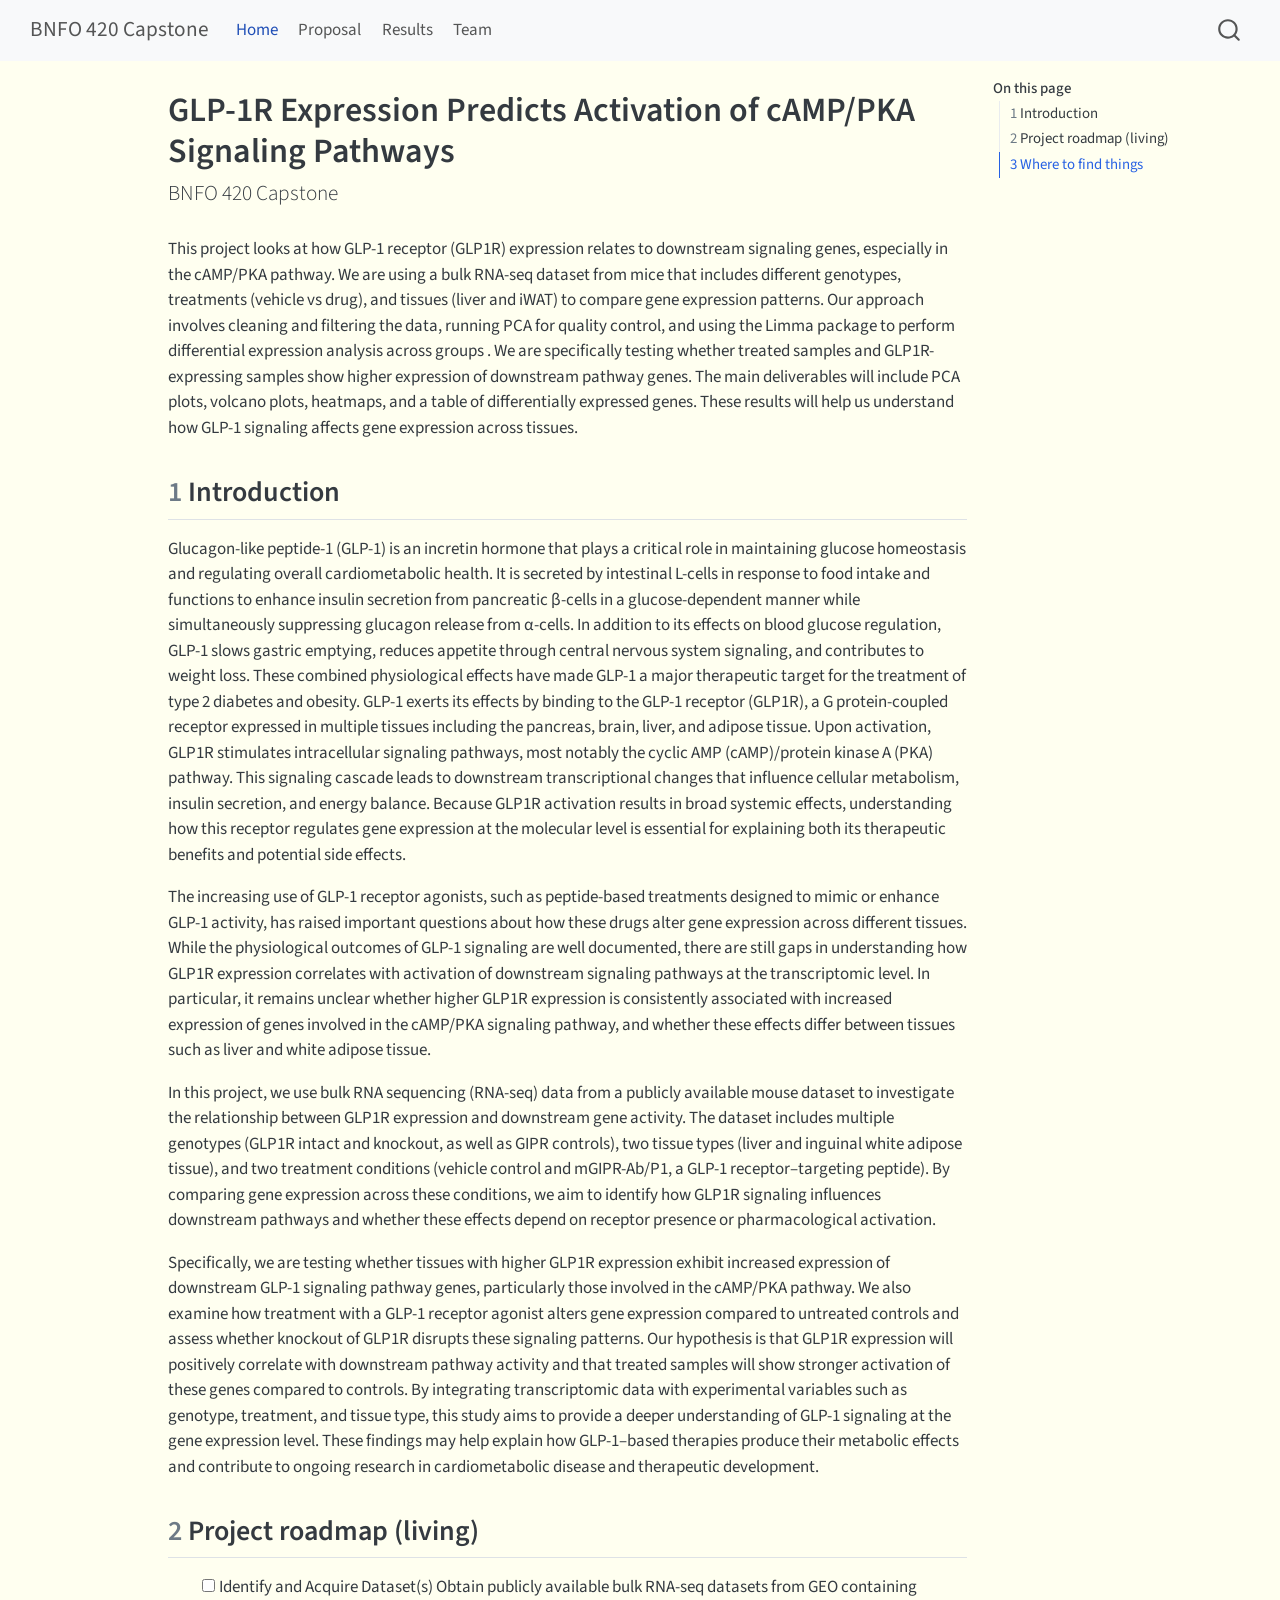
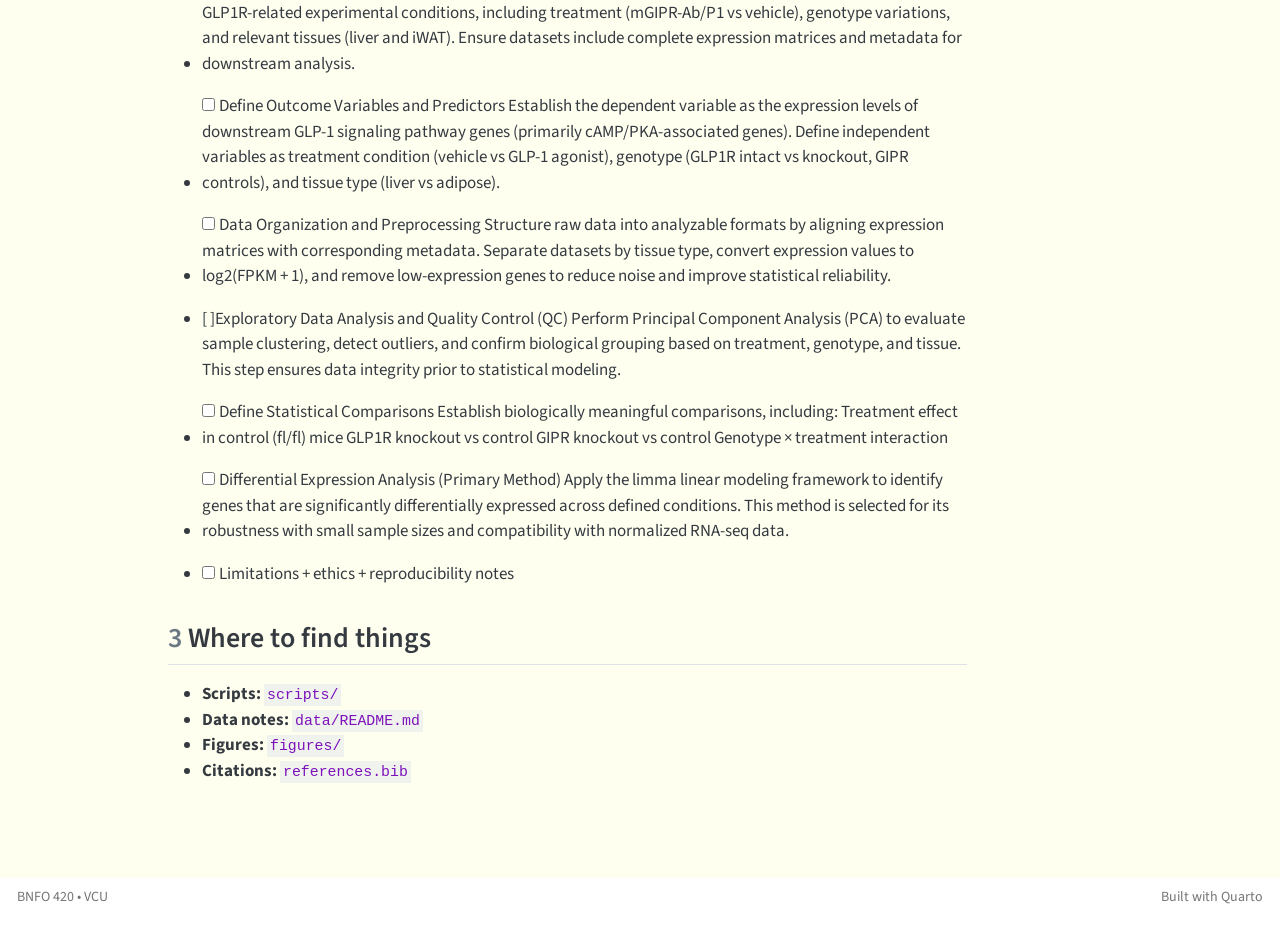
==== docs/index.html @ 52e98b55 "Update index page and docs" ====
<!DOCTYPE html>
<html xmlns="http://www.w3.org/1999/xhtml" lang="en" xml:lang="en"><head>

<meta charset="utf-8">
<meta name="generator" content="quarto-1.8.27">

<meta name="viewport" content="width=device-width, initial-scale=1.0, user-scalable=yes">


<title>GLP-1R Expression Predicts Activation of cAMP/PKA Signaling Pathways – BNFO 420 Capstone</title>
<style>
code{white-space: pre-wrap;}
span.smallcaps{font-variant: small-caps;}
div.columns{display: flex; gap: min(4vw, 1.5em);}
div.column{flex: auto; overflow-x: auto;}
div.hanging-indent{margin-left: 1.5em; text-indent: -1.5em;}
ul.task-list{list-style: none;}
ul.task-list li input[type="checkbox"] {
  width: 0.8em;
  margin: 0 0.8em 0.2em -1em; /* quarto-specific, see https://github.com/quarto-dev/quarto-cli/issues/4556 */ 
  vertical-align: middle;
}
</style>


<script src="site_libs/quarto-nav/quarto-nav.js"></script>
<script src="site_libs/quarto-nav/headroom.min.js"></script>
<script src="site_libs/clipboard/clipboard.min.js"></script>
<script src="site_libs/quarto-search/autocomplete.umd.js"></script>
<script src="site_libs/quarto-search/fuse.min.js"></script>
<script src="site_libs/quarto-search/quarto-search.js"></script>
<meta name="quarto:offset" content="./">
<script src="site_libs/quarto-html/quarto.js" type="module"></script>
<script src="site_libs/quarto-html/tabsets/tabsets.js" type="module"></script>
<script src="site_libs/quarto-html/axe/axe-check.js" type="module"></script>
<script src="site_libs/quarto-html/popper.min.js"></script>
<script src="site_libs/quarto-html/tippy.umd.min.js"></script>
<script src="site_libs/quarto-html/anchor.min.js"></script>
<link href="site_libs/quarto-html/tippy.css" rel="stylesheet">
<link href="site_libs/quarto-html/quarto-syntax-highlighting-ed96de9b727972fe78a7b5d16c58bf87.css" rel="stylesheet" id="quarto-text-highlighting-styles">
<script src="site_libs/bootstrap/bootstrap.min.js"></script>
<link href="site_libs/bootstrap/bootstrap-icons.css" rel="stylesheet">
<link href="site_libs/bootstrap/bootstrap-5b4ad623e5705c0698d39aec6f10cf02.min.css" rel="stylesheet" append-hash="true" id="quarto-bootstrap" data-mode="light">
<script id="quarto-search-options" type="application/json">{
  "location": "navbar",
  "copy-button": false,
  "collapse-after": 3,
  "panel-placement": "end",
  "type": "overlay",
  "limit": 50,
  "keyboard-shortcut": [
    "f",
    "/",
    "s"
  ],
  "show-item-context": false,
  "language": {
    "search-no-results-text": "No results",
    "search-matching-documents-text": "matching documents",
    "search-copy-link-title": "Copy link to search",
    "search-hide-matches-text": "Hide additional matches",
    "search-more-match-text": "more match in this document",
    "search-more-matches-text": "more matches in this document",
    "search-clear-button-title": "Clear",
    "search-text-placeholder": "",
    "search-detached-cancel-button-title": "Cancel",
    "search-submit-button-title": "Submit",
    "search-label": "Search"
  }
}</script>


<link rel="stylesheet" href="styles.css">
</head>

<body class="nav-fixed quarto-light">

<div id="quarto-search-results"></div>
  <header id="quarto-header" class="headroom fixed-top">
    <nav class="navbar navbar-expand-lg " data-bs-theme="dark">
      <div class="navbar-container container-fluid">
      <div class="navbar-brand-container mx-auto">
    <a class="navbar-brand" href="./index.html">
    <span class="navbar-title">BNFO 420 Capstone</span>
    </a>
  </div>
            <div id="quarto-search" class="" title="Search"></div>
          <button class="navbar-toggler" type="button" data-bs-toggle="collapse" data-bs-target="#navbarCollapse" aria-controls="navbarCollapse" role="menu" aria-expanded="false" aria-label="Toggle navigation" onclick="if (window.quartoToggleHeadroom) { window.quartoToggleHeadroom(); }">
  <span class="navbar-toggler-icon"></span>
</button>
          <div class="collapse navbar-collapse" id="navbarCollapse">
            <ul class="navbar-nav navbar-nav-scroll me-auto">
  <li class="nav-item">
    <a class="nav-link active" href="./index.html" aria-current="page"> 
<span class="menu-text">Home</span></a>
  </li>  
  <li class="nav-item">
    <a class="nav-link" href="./proposal.html"> 
<span class="menu-text">Proposal</span></a>
  </li>  
  <li class="nav-item">
    <a class="nav-link" href="./results.html"> 
<span class="menu-text">Results</span></a>
  </li>  
  <li class="nav-item">
    <a class="nav-link" href="./team.html"> 
<span class="menu-text">Team</span></a>
  </li>  
</ul>
          </div> <!-- /navcollapse -->
            <div class="quarto-navbar-tools">
</div>
      </div> <!-- /container-fluid -->
    </nav>
</header>
<!-- content -->
<div id="quarto-content" class="quarto-container page-columns page-rows-contents page-layout-article page-navbar">
<!-- sidebar -->
<!-- margin-sidebar -->
    <div id="quarto-margin-sidebar" class="sidebar margin-sidebar">
        <nav id="TOC" role="doc-toc" class="toc-active">
    <h2 id="toc-title">On this page</h2>
   
  <ul>
  <li><a href="#introduction" id="toc-introduction" class="nav-link active" data-scroll-target="#introduction"><span class="header-section-number">1</span> Introduction</a></li>
  <li><a href="#project-roadmap-living" id="toc-project-roadmap-living" class="nav-link" data-scroll-target="#project-roadmap-living"><span class="header-section-number">2</span> Project roadmap (living)</a></li>
  <li><a href="#where-to-find-things" id="toc-where-to-find-things" class="nav-link" data-scroll-target="#where-to-find-things"><span class="header-section-number">3</span> Where to find things</a></li>
  </ul>
</nav>
    </div>
<!-- main -->
<main class="content" id="quarto-document-content">

<header id="title-block-header" class="quarto-title-block default">
<div class="quarto-title">
<h1 class="title">GLP-1R Expression Predicts Activation of cAMP/PKA Signaling Pathways</h1>
<p class="subtitle lead">BNFO 420 Capstone</p>
</div>



<div class="quarto-title-meta">

    
  
    
  </div>
  


</header>


<p>This project looks at how GLP-1 receptor (GLP1R) expression relates to downstream signaling genes, especially in the cAMP/PKA pathway. We are using a bulk RNA-seq dataset from mice that includes different genotypes, treatments (vehicle vs drug), and tissues (liver and iWAT) to compare gene expression patterns. Our approach involves cleaning and filtering the data, running PCA for quality control, and using the Limma package to perform differential expression analysis across groups . We are specifically testing whether treated samples and GLP1R-expressing samples show higher expression of downstream pathway genes. The main deliverables will include PCA plots, volcano plots, heatmaps, and a table of differentially expressed genes. These results will help us understand how GLP-1 signaling affects gene expression across tissues.</p>
<section id="introduction" class="level2" data-number="1">
<h2 data-number="1" class="anchored" data-anchor-id="introduction"><span class="header-section-number">1</span> Introduction</h2>
<p>Glucagon-like peptide-1 (GLP-1) is an incretin hormone that plays a critical role in maintaining glucose homeostasis and regulating overall cardiometabolic health. It is secreted by intestinal L-cells in response to food intake and functions to enhance insulin secretion from pancreatic β-cells in a glucose-dependent manner while simultaneously suppressing glucagon release from α-cells. In addition to its effects on blood glucose regulation, GLP-1 slows gastric emptying, reduces appetite through central nervous system signaling, and contributes to weight loss. These combined physiological effects have made GLP-1 a major therapeutic target for the treatment of type 2 diabetes and obesity. GLP-1 exerts its effects by binding to the GLP-1 receptor (GLP1R), a G protein-coupled receptor expressed in multiple tissues including the pancreas, brain, liver, and adipose tissue. Upon activation, GLP1R stimulates intracellular signaling pathways, most notably the cyclic AMP (cAMP)/protein kinase A (PKA) pathway. This signaling cascade leads to downstream transcriptional changes that influence cellular metabolism, insulin secretion, and energy balance. Because GLP1R activation results in broad systemic effects, understanding how this receptor regulates gene expression at the molecular level is essential for explaining both its therapeutic benefits and potential side effects.</p>
<p>The increasing use of GLP-1 receptor agonists, such as peptide-based treatments designed to mimic or enhance GLP-1 activity, has raised important questions about how these drugs alter gene expression across different tissues. While the physiological outcomes of GLP-1 signaling are well documented, there are still gaps in understanding how GLP1R expression correlates with activation of downstream signaling pathways at the transcriptomic level. In particular, it remains unclear whether higher GLP1R expression is consistently associated with increased expression of genes involved in the cAMP/PKA signaling pathway, and whether these effects differ between tissues such as liver and white adipose tissue.</p>
<p>In this project, we use bulk RNA sequencing (RNA-seq) data from a publicly available mouse dataset to investigate the relationship between GLP1R expression and downstream gene activity. The dataset includes multiple genotypes (GLP1R intact and knockout, as well as GIPR controls), two tissue types (liver and inguinal white adipose tissue), and two treatment conditions (vehicle control and mGIPR-Ab/P1, a GLP-1 receptor–targeting peptide). By comparing gene expression across these conditions, we aim to identify how GLP1R signaling influences downstream pathways and whether these effects depend on receptor presence or pharmacological activation.</p>
<p>Specifically, we are testing whether tissues with higher GLP1R expression exhibit increased expression of downstream GLP-1 signaling pathway genes, particularly those involved in the cAMP/PKA pathway. We also examine how treatment with a GLP-1 receptor agonist alters gene expression compared to untreated controls and assess whether knockout of GLP1R disrupts these signaling patterns. Our hypothesis is that GLP1R expression will positively correlate with downstream pathway activity and that treated samples will show stronger activation of these genes compared to controls. By integrating transcriptomic data with experimental variables such as genotype, treatment, and tissue type, this study aims to provide a deeper understanding of GLP-1 signaling at the gene expression level. These findings may help explain how GLP-1–based therapies produce their metabolic effects and contribute to ongoing research in cardiometabolic disease and therapeutic development.</p>
</section>
<section id="project-roadmap-living" class="level2" data-number="2">
<h2 data-number="2" class="anchored" data-anchor-id="project-roadmap-living"><span class="header-section-number">2</span> Project roadmap (living)</h2>
<ul>
<li><p><label><input type="checkbox">Identify and Acquire Dataset(s) Obtain publicly available bulk RNA-seq datasets from GEO containing GLP1R-related experimental conditions, including treatment (mGIPR-Ab/P1 vs vehicle), genotype variations, and relevant tissues (liver and iWAT). Ensure datasets include complete expression matrices and metadata for downstream analysis.</label></p></li>
<li><p><label><input type="checkbox">Define Outcome Variables and Predictors Establish the dependent variable as the expression levels of downstream GLP-1 signaling pathway genes (primarily cAMP/PKA-associated genes). Define independent variables as treatment condition (vehicle vs GLP-1 agonist), genotype (GLP1R intact vs knockout, GIPR controls), and tissue type (liver vs adipose).</label></p></li>
<li><p><label><input type="checkbox">Data Organization and Preprocessing Structure raw data into analyzable formats by aligning expression matrices with corresponding metadata. Separate datasets by tissue type, convert expression values to log2(FPKM + 1), and remove low-expression genes to reduce noise and improve statistical reliability.</label></p></li>
<li><p>[ ]Exploratory Data Analysis and Quality Control (QC) Perform Principal Component Analysis (PCA) to evaluate sample clustering, detect outliers, and confirm biological grouping based on treatment, genotype, and tissue. This step ensures data integrity prior to statistical modeling.</p></li>
<li><p><label><input type="checkbox">Define Statistical Comparisons Establish biologically meaningful comparisons, including: Treatment effect in control (fl/fl) mice GLP1R knockout vs control GIPR knockout vs control Genotype × treatment interaction</label></p></li>
<li><p><label><input type="checkbox">Differential Expression Analysis (Primary Method) Apply the limma linear modeling framework to identify genes that are significantly differentially expressed across defined conditions. This method is selected for its robustness with small sample sizes and compatibility with normalized RNA-seq data.</label></p></li>
<li><p><label><input type="checkbox">Limitations + ethics + reproducibility notes</label></p></li>
</ul>
</section>
<section id="where-to-find-things" class="level2" data-number="3">
<h2 data-number="3" class="anchored" data-anchor-id="where-to-find-things"><span class="header-section-number">3</span> Where to find things</h2>
<ul>
<li><strong>Scripts:</strong> <code>scripts/</code></li>
<li><strong>Data notes:</strong> <code>data/README.md</code></li>
<li><strong>Figures:</strong> <code>figures/</code></li>
<li><strong>Citations:</strong> <code>references.bib</code></li>
</ul>


</section>

</main> <!-- /main -->
<script id="quarto-html-after-body" type="application/javascript">
  window.document.addEventListener("DOMContentLoaded", function (event) {
    const icon = "";
    const anchorJS = new window.AnchorJS();
    anchorJS.options = {
      placement: 'right',
      icon: icon
    };
    anchorJS.add('.anchored');
    const isCodeAnnotation = (el) => {
      for (const clz of el.classList) {
        if (clz.startsWith('code-annotation-')) {                     
          return true;
        }
      }
      return false;
    }
    const onCopySuccess = function(e) {
      // button target
      const button = e.trigger;
      // don't keep focus
      button.blur();
      // flash "checked"
      button.classList.add('code-copy-button-checked');
      var currentTitle = button.getAttribute("title");
      button.setAttribute("title", "Copied!");
      let tooltip;
      if (window.bootstrap) {
        button.setAttribute("data-bs-toggle", "tooltip");
        button.setAttribute("data-bs-placement", "left");
        button.setAttribute("data-bs-title", "Copied!");
        tooltip = new bootstrap.Tooltip(button, 
          { trigger: "manual", 
            customClass: "code-copy-button-tooltip",
            offset: [0, -8]});
        tooltip.show();    
      }
      setTimeout(function() {
        if (tooltip) {
          tooltip.hide();
          button.removeAttribute("data-bs-title");
          button.removeAttribute("data-bs-toggle");
          button.removeAttribute("data-bs-placement");
        }
        button.setAttribute("title", currentTitle);
        button.classList.remove('code-copy-button-checked');
      }, 1000);
      // clear code selection
      e.clearSelection();
    }
    const getTextToCopy = function(trigger) {
      const outerScaffold = trigger.parentElement.cloneNode(true);
      const codeEl = outerScaffold.querySelector('code');
      for (const childEl of codeEl.children) {
        if (isCodeAnnotation(childEl)) {
          childEl.remove();
        }
      }
      return codeEl.innerText;
    }
    const clipboard = new window.ClipboardJS('.code-copy-button:not([data-in-quarto-modal])', {
      text: getTextToCopy
    });
    clipboard.on('success', onCopySuccess);
    if (window.document.getElementById('quarto-embedded-source-code-modal')) {
      const clipboardModal = new window.ClipboardJS('.code-copy-button[data-in-quarto-modal]', {
        text: getTextToCopy,
        container: window.document.getElementById('quarto-embedded-source-code-modal')
      });
      clipboardModal.on('success', onCopySuccess);
    }
      var localhostRegex = new RegExp(/^(?:http|https):\/\/localhost\:?[0-9]*\//);
      var mailtoRegex = new RegExp(/^mailto:/);
        var filterRegex = new RegExp('/' + window.location.host + '/');
      var isInternal = (href) => {
          return filterRegex.test(href) || localhostRegex.test(href) || mailtoRegex.test(href);
      }
      // Inspect non-navigation links and adorn them if external
     var links = window.document.querySelectorAll('a[href]:not(.nav-link):not(.navbar-brand):not(.toc-action):not(.sidebar-link):not(.sidebar-item-toggle):not(.pagination-link):not(.no-external):not([aria-hidden]):not(.dropdown-item):not(.quarto-navigation-tool):not(.about-link)');
      for (var i=0; i<links.length; i++) {
        const link = links[i];
        if (!isInternal(link.href)) {
          // undo the damage that might have been done by quarto-nav.js in the case of
          // links that we want to consider external
          if (link.dataset.originalHref !== undefined) {
            link.href = link.dataset.originalHref;
          }
        }
      }
    function tippyHover(el, contentFn, onTriggerFn, onUntriggerFn) {
      const config = {
        allowHTML: true,
        maxWidth: 500,
        delay: 100,
        arrow: false,
        appendTo: function(el) {
            return el.parentElement;
        },
        interactive: true,
        interactiveBorder: 10,
        theme: 'quarto',
        placement: 'bottom-start',
      };
      if (contentFn) {
        config.content = contentFn;
      }
      if (onTriggerFn) {
        config.onTrigger = onTriggerFn;
      }
      if (onUntriggerFn) {
        config.onUntrigger = onUntriggerFn;
      }
      window.tippy(el, config); 
    }
    const noterefs = window.document.querySelectorAll('a[role="doc-noteref"]');
    for (var i=0; i<noterefs.length; i++) {
      const ref = noterefs[i];
      tippyHover(ref, function() {
        // use id or data attribute instead here
        let href = ref.getAttribute('data-footnote-href') || ref.getAttribute('href');
        try { href = new URL(href).hash; } catch {}
        const id = href.replace(/^#\/?/, "");
        const note = window.document.getElementById(id);
        if (note) {
          return note.innerHTML;
        } else {
          return "";
        }
      });
    }
    const xrefs = window.document.querySelectorAll('a.quarto-xref');
    const processXRef = (id, note) => {
      // Strip column container classes
      const stripColumnClz = (el) => {
        el.classList.remove("page-full", "page-columns");
        if (el.children) {
          for (const child of el.children) {
            stripColumnClz(child);
          }
        }
      }
      stripColumnClz(note)
      if (id === null || id.startsWith('sec-')) {
        // Special case sections, only their first couple elements
        const container = document.createElement("div");
        if (note.children && note.children.length > 2) {
          container.appendChild(note.children[0].cloneNode(true));
          for (let i = 1; i < note.children.length; i++) {
            const child = note.children[i];
            if (child.tagName === "P" && child.innerText === "") {
              continue;
            } else {
              container.appendChild(child.cloneNode(true));
              break;
            }
          }
          if (window.Quarto?.typesetMath) {
            window.Quarto.typesetMath(container);
          }
          return container.innerHTML
        } else {
          if (window.Quarto?.typesetMath) {
            window.Quarto.typesetMath(note);
          }
          return note.innerHTML;
        }
      } else {
        // Remove any anchor links if they are present
        const anchorLink = note.querySelector('a.anchorjs-link');
        if (anchorLink) {
          anchorLink.remove();
        }
        if (window.Quarto?.typesetMath) {
          window.Quarto.typesetMath(note);
        }
        if (note.classList.contains("callout")) {
          return note.outerHTML;
        } else {
          return note.innerHTML;
        }
      }
    }
    for (var i=0; i<xrefs.length; i++) {
      const xref = xrefs[i];
      tippyHover(xref, undefined, function(instance) {
        instance.disable();
        let url = xref.getAttribute('href');
        let hash = undefined; 
        if (url.startsWith('#')) {
          hash = url;
        } else {
          try { hash = new URL(url).hash; } catch {}
        }
        if (hash) {
          const id = hash.replace(/^#\/?/, "");
          const note = window.document.getElementById(id);
          if (note !== null) {
            try {
              const html = processXRef(id, note.cloneNode(true));
              instance.setContent(html);
            } finally {
              instance.enable();
              instance.show();
            }
          } else {
            // See if we can fetch this
            fetch(url.split('#')[0])
            .then(res => res.text())
            .then(html => {
              const parser = new DOMParser();
              const htmlDoc = parser.parseFromString(html, "text/html");
              const note = htmlDoc.getElementById(id);
              if (note !== null) {
                const html = processXRef(id, note);
                instance.setContent(html);
              } 
            }).finally(() => {
              instance.enable();
              instance.show();
            });
          }
        } else {
          // See if we can fetch a full url (with no hash to target)
          // This is a special case and we should probably do some content thinning / targeting
          fetch(url)
          .then(res => res.text())
          .then(html => {
            const parser = new DOMParser();
            const htmlDoc = parser.parseFromString(html, "text/html");
            const note = htmlDoc.querySelector('main.content');
            if (note !== null) {
              // This should only happen for chapter cross references
              // (since there is no id in the URL)
              // remove the first header
              if (note.children.length > 0 && note.children[0].tagName === "HEADER") {
                note.children[0].remove();
              }
              const html = processXRef(null, note);
              instance.setContent(html);
            } 
          }).finally(() => {
            instance.enable();
            instance.show();
          });
        }
      }, function(instance) {
      });
    }
        let selectedAnnoteEl;
        const selectorForAnnotation = ( cell, annotation) => {
          let cellAttr = 'data-code-cell="' + cell + '"';
          let lineAttr = 'data-code-annotation="' +  annotation + '"';
          const selector = 'span[' + cellAttr + '][' + lineAttr + ']';
          return selector;
        }
        const selectCodeLines = (annoteEl) => {
          const doc = window.document;
          const targetCell = annoteEl.getAttribute("data-target-cell");
          const targetAnnotation = annoteEl.getAttribute("data-target-annotation");
          const annoteSpan = window.document.querySelector(selectorForAnnotation(targetCell, targetAnnotation));
          const lines = annoteSpan.getAttribute("data-code-lines").split(",");
          const lineIds = lines.map((line) => {
            return targetCell + "-" + line;
          })
          let top = null;
          let height = null;
          let parent = null;
          if (lineIds.length > 0) {
              //compute the position of the single el (top and bottom and make a div)
              const el = window.document.getElementById(lineIds[0]);
              top = el.offsetTop;
              height = el.offsetHeight;
              parent = el.parentElement.parentElement;
            if (lineIds.length > 1) {
              const lastEl = window.document.getElementById(lineIds[lineIds.length - 1]);
              const bottom = lastEl.offsetTop + lastEl.offsetHeight;
              height = bottom - top;
            }
            if (top !== null && height !== null && parent !== null) {
              // cook up a div (if necessary) and position it 
              let div = window.document.getElementById("code-annotation-line-highlight");
              if (div === null) {
                div = window.document.createElement("div");
                div.setAttribute("id", "code-annotation-line-highlight");
                div.style.position = 'absolute';
                parent.appendChild(div);
              }
              div.style.top = top - 2 + "px";
              div.style.height = height + 4 + "px";
              div.style.left = 0;
              let gutterDiv = window.document.getElementById("code-annotation-line-highlight-gutter");
              if (gutterDiv === null) {
                gutterDiv = window.document.createElement("div");
                gutterDiv.setAttribute("id", "code-annotation-line-highlight-gutter");
                gutterDiv.style.position = 'absolute';
                const codeCell = window.document.getElementById(targetCell);
                const gutter = codeCell.querySelector('.code-annotation-gutter');
                gutter.appendChild(gutterDiv);
              }
              gutterDiv.style.top = top - 2 + "px";
              gutterDiv.style.height = height + 4 + "px";
            }
            selectedAnnoteEl = annoteEl;
          }
        };
        const unselectCodeLines = () => {
          const elementsIds = ["code-annotation-line-highlight", "code-annotation-line-highlight-gutter"];
          elementsIds.forEach((elId) => {
            const div = window.document.getElementById(elId);
            if (div) {
              div.remove();
            }
          });
          selectedAnnoteEl = undefined;
        };
          // Handle positioning of the toggle
      window.addEventListener(
        "resize",
        throttle(() => {
          elRect = undefined;
          if (selectedAnnoteEl) {
            selectCodeLines(selectedAnnoteEl);
          }
        }, 10)
      );
      function throttle(fn, ms) {
      let throttle = false;
      let timer;
        return (...args) => {
          if(!throttle) { // first call gets through
              fn.apply(this, args);
              throttle = true;
          } else { // all the others get throttled
              if(timer) clearTimeout(timer); // cancel #2
              timer = setTimeout(() => {
                fn.apply(this, args);
                timer = throttle = false;
              }, ms);
          }
        };
      }
        // Attach click handler to the DT
        const annoteDls = window.document.querySelectorAll('dt[data-target-cell]');
        for (const annoteDlNode of annoteDls) {
          annoteDlNode.addEventListener('click', (event) => {
            const clickedEl = event.target;
            if (clickedEl !== selectedAnnoteEl) {
              unselectCodeLines();
              const activeEl = window.document.querySelector('dt[data-target-cell].code-annotation-active');
              if (activeEl) {
                activeEl.classList.remove('code-annotation-active');
              }
              selectCodeLines(clickedEl);
              clickedEl.classList.add('code-annotation-active');
            } else {
              // Unselect the line
              unselectCodeLines();
              clickedEl.classList.remove('code-annotation-active');
            }
          });
        }
    const findCites = (el) => {
      const parentEl = el.parentElement;
      if (parentEl) {
        const cites = parentEl.dataset.cites;
        if (cites) {
          return {
            el,
            cites: cites.split(' ')
          };
        } else {
          return findCites(el.parentElement)
        }
      } else {
        return undefined;
      }
    };
    var bibliorefs = window.document.querySelectorAll('a[role="doc-biblioref"]');
    for (var i=0; i<bibliorefs.length; i++) {
      const ref = bibliorefs[i];
      const citeInfo = findCites(ref);
      if (citeInfo) {
        tippyHover(citeInfo.el, function() {
          var popup = window.document.createElement('div');
          citeInfo.cites.forEach(function(cite) {
            var citeDiv = window.document.createElement('div');
            citeDiv.classList.add('hanging-indent');
            citeDiv.classList.add('csl-entry');
            var biblioDiv = window.document.getElementById('ref-' + cite);
            if (biblioDiv) {
              citeDiv.innerHTML = biblioDiv.innerHTML;
            }
            popup.appendChild(citeDiv);
          });
          return popup.innerHTML;
        });
      }
    }
  });
  </script>
</div> <!-- /content -->
<footer class="footer">
  <div class="nav-footer">
    <div class="nav-footer-left">
<p>BNFO 420 • VCU</p>
</div>   
    <div class="nav-footer-center">
      &nbsp;
    </div>
    <div class="nav-footer-right">
<p>Built with Quarto</p>
</div>
  </div>
</footer>




</body></html>
---- docs/site_libs/quarto-html/tippy.css ----
.tippy-box[data-animation=fade][data-state=hidden]{opacity:0}[data-tippy-root]{max-width:calc(100vw - 10px)}.tippy-box{position:relative;background-color:#333;color:#fff;border-radius:4px;font-size:14px;line-height:1.4;white-space:normal;outline:0;transition-property:transform,visibility,opacity}.tippy-box[data-placement^=top]>.tippy-arrow{bottom:0}.tippy-box[data-placement^=top]>.tippy-arrow:before{bottom:-7px;left:0;border-width:8px 8px 0;border-top-color:initial;transform-origin:center top}.tippy-box[data-placement^=bottom]>.tippy-arrow{top:0}.tippy-box[data-placement^=bottom]>.tippy-arrow:before{top:-7px;left:0;border-width:0 8px 8px;border-bottom-color:initial;transform-origin:center bottom}.tippy-box[data-placement^=left]>.tippy-arrow{right:0}.tippy-box[data-placement^=left]>.tippy-arrow:before{border-width:8px 0 8px 8px;border-left-color:initial;right:-7px;transform-origin:center left}.tippy-box[data-placement^=right]>.tippy-arrow{left:0}.tippy-box[data-placement^=right]>.tippy-arrow:before{left:-7px;border-width:8px 8px 8px 0;border-right-color:initial;transform-origin:center right}.tippy-box[data-inertia][data-state=visible]{transition-timing-function:cubic-bezier(.54,1.5,.38,1.11)}.tippy-arrow{width:16px;height:16px;color:#333}.tippy-arrow:before{content:"";position:absolute;border-color:transparent;border-style:solid}.tippy-content{position:relative;padding:5px 9px;z-index:1}
---- docs/site_libs/quarto-html/quarto-syntax-highlighting-ed96de9b727972fe78a7b5d16c58bf87.css ----
/* quarto syntax highlight colors */
:root {
  --quarto-hl-ot-color: #003B4F;
  --quarto-hl-at-color: #657422;
  --quarto-hl-ss-color: #20794D;
  --quarto-hl-an-color: #5E5E5E;
  --quarto-hl-fu-color: #4758AB;
  --quarto-hl-st-color: #20794D;
  --quarto-hl-cf-color: #003B4F;
  --quarto-hl-op-color: #5E5E5E;
  --quarto-hl-er-color: #AD0000;
  --quarto-hl-bn-color: #AD0000;
  --quarto-hl-al-color: #AD0000;
  --quarto-hl-va-color: #111111;
  --quarto-hl-bu-color: inherit;
  --quarto-hl-ex-color: inherit;
  --quarto-hl-pp-color: #AD0000;
  --quarto-hl-in-color: #5E5E5E;
  --quarto-hl-vs-color: #20794D;
  --quarto-hl-wa-color: #5E5E5E;
  --quarto-hl-do-color: #5E5E5E;
  --quarto-hl-im-color: #00769E;
  --quarto-hl-ch-color: #20794D;
  --quarto-hl-dt-color: #AD0000;
  --quarto-hl-fl-color: #AD0000;
  --quarto-hl-co-color: #5E5E5E;
  --quarto-hl-cv-color: #5E5E5E;
  --quarto-hl-cn-color: #8f5902;
  --quarto-hl-sc-color: #5E5E5E;
  --quarto-hl-dv-color: #AD0000;
  --quarto-hl-kw-color: #003B4F;
}

/* other quarto variables */
:root {
  --quarto-font-monospace: SFMono-Regular, Menlo, Monaco, Consolas, "Liberation Mono", "Courier New", monospace;
}

/* syntax highlight based on Pandoc's rules */
pre > code.sourceCode > span {
  color: #003B4F;
}

code.sourceCode > span {
  color: #003B4F;
}

div.sourceCode,
div.sourceCode pre.sourceCode {
  color: #003B4F;
}

/* Normal */
code span {
  color: #003B4F;
}

/* Alert */
code span.al {
  color: #AD0000;
  font-style: inherit;
}

/* Annotation */
code span.an {
  color: #5E5E5E;
  font-style: inherit;
}

/* Attribute */
code span.at {
  color: #657422;
  font-style: inherit;
}

/* BaseN */
code span.bn {
  color: #AD0000;
  font-style: inherit;
}

/* BuiltIn */
code span.bu {
  font-style: inherit;
}

/* ControlFlow */
code span.cf {
  color: #003B4F;
  font-weight: bold;
  font-style: inherit;
}

/* Char */
code span.ch {
  color: #20794D;
  font-style: inherit;
}

/* Constant */
code span.cn {
  color: #8f5902;
  font-style: inherit;
}

/* Comment */
code span.co {
  color: #5E5E5E;
  font-style: inherit;
}

/* CommentVar */
code span.cv {
  color: #5E5E5E;
  font-style: italic;
}

/* Documentation */
code span.do {
  color: #5E5E5E;
  font-style: italic;
}

/* DataType */
code span.dt {
  color: #AD0000;
  font-style: inherit;
}

/* DecVal */
code span.dv {
  color: #AD0000;
  font-style: inherit;
}

/* Error */
code span.er {
  color: #AD0000;
  font-style: inherit;
}

/* Extension */
code span.ex {
  font-style: inherit;
}

/* Float */
code span.fl {
  color: #AD0000;
  font-style: inherit;
}

/* Function */
code span.fu {
  color: #4758AB;
  font-style: inherit;
}

/* Import */
code span.im {
  color: #00769E;
  font-style: inherit;
}

/* Information */
code span.in {
  color: #5E5E5E;
  font-style: inherit;
}

/* Keyword */
code span.kw {
  color: #003B4F;
  font-weight: bold;
  font-style: inherit;
}

/* Operator */
code span.op {
  color: #5E5E5E;
  font-style: inherit;
}

/* Other */
code span.ot {
  color: #003B4F;
  font-style: inherit;
}

/* Preprocessor */
code span.pp {
  color: #AD0000;
  font-style: inherit;
}

/* SpecialChar */
code span.sc {
  color: #5E5E5E;
  font-style: inherit;
}

/* SpecialString */
code span.ss {
  color: #20794D;
  font-style: inherit;
}

/* String */
code span.st {
  color: #20794D;
  font-style: inherit;
}

/* Variable */
code span.va {
  color: #111111;
  font-style: inherit;
}

/* VerbatimString */
code span.vs {
  color: #20794D;
  font-style: inherit;
}

/* Warning */
code span.wa {
  color: #5E5E5E;
  font-style: italic;
}

.prevent-inlining {
  content: "</";
}

/*# sourceMappingURL=0920dd6d7437995b8cdf7429764427b1.css.map */
---- docs/styles.css ----
body,
main,
.content,
.quarto-container,
.page-layout-full {
  background-color: #FFFFF0 !important;
}
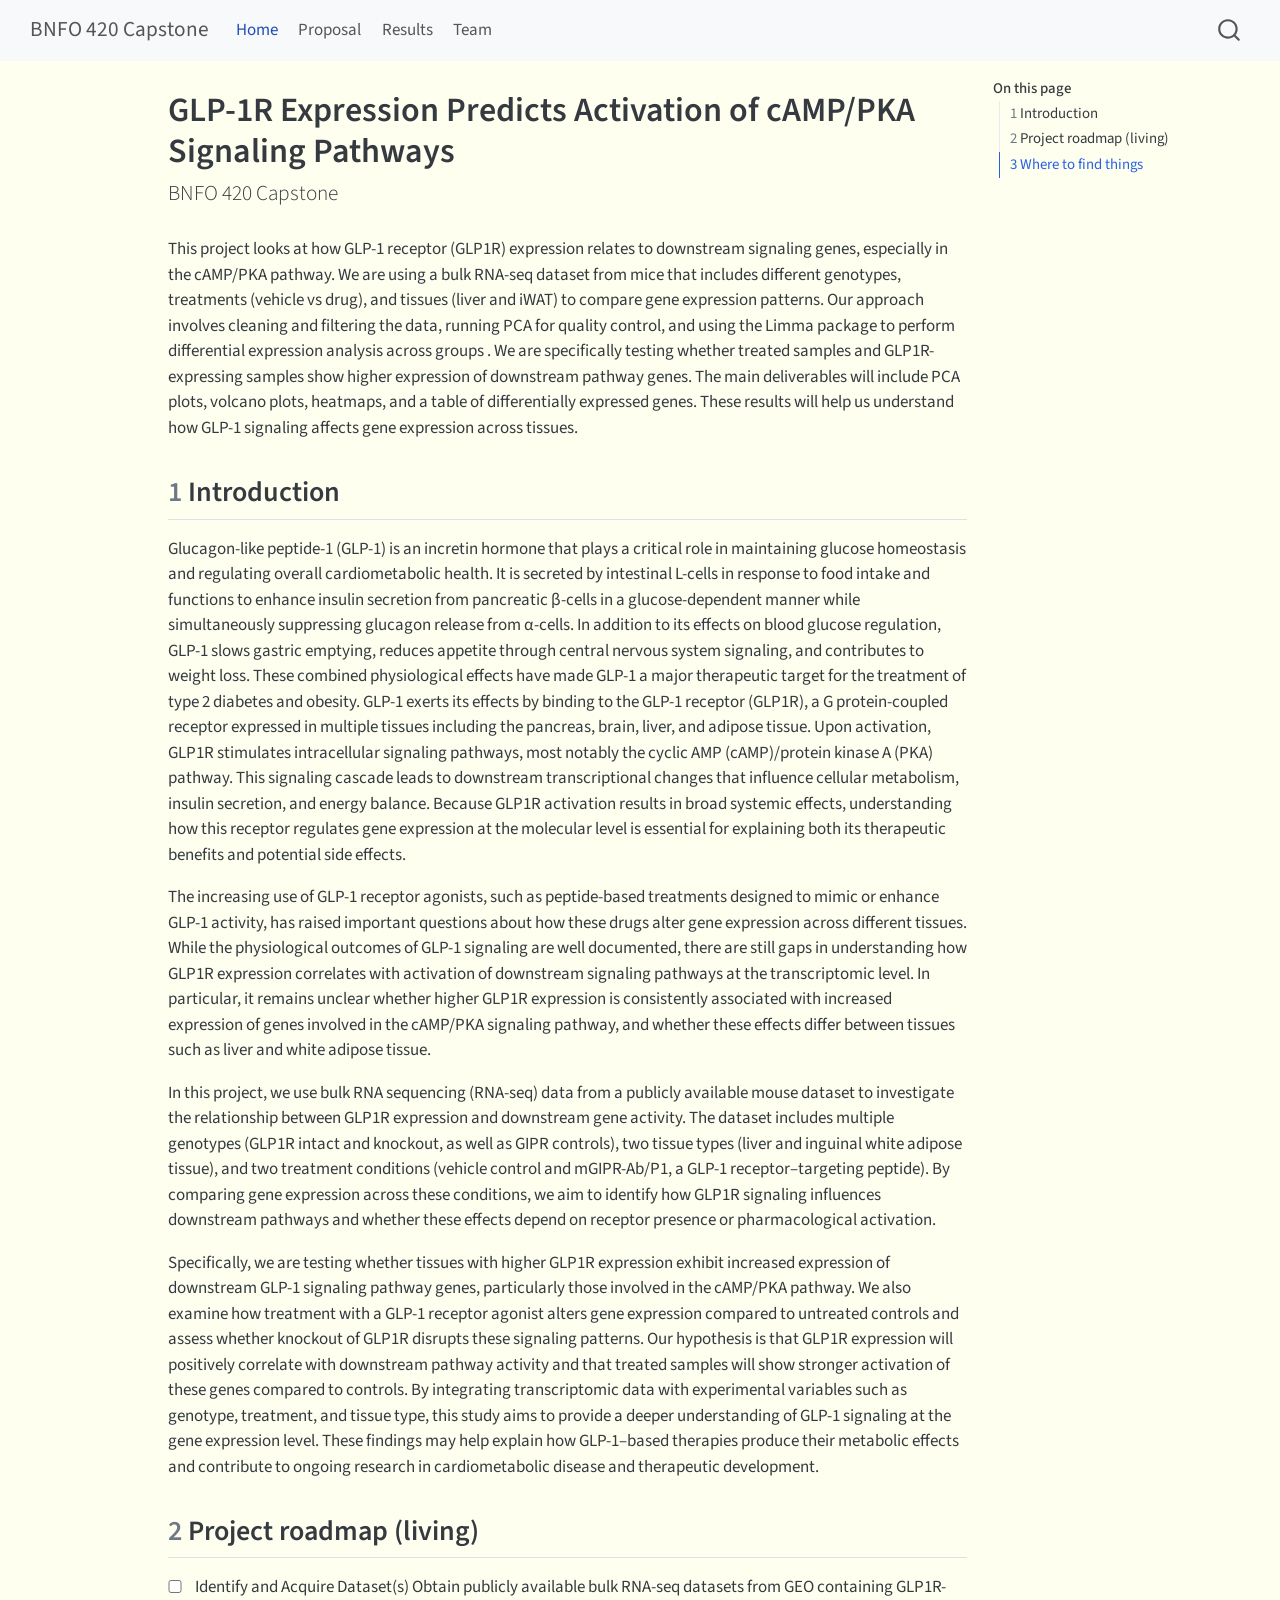
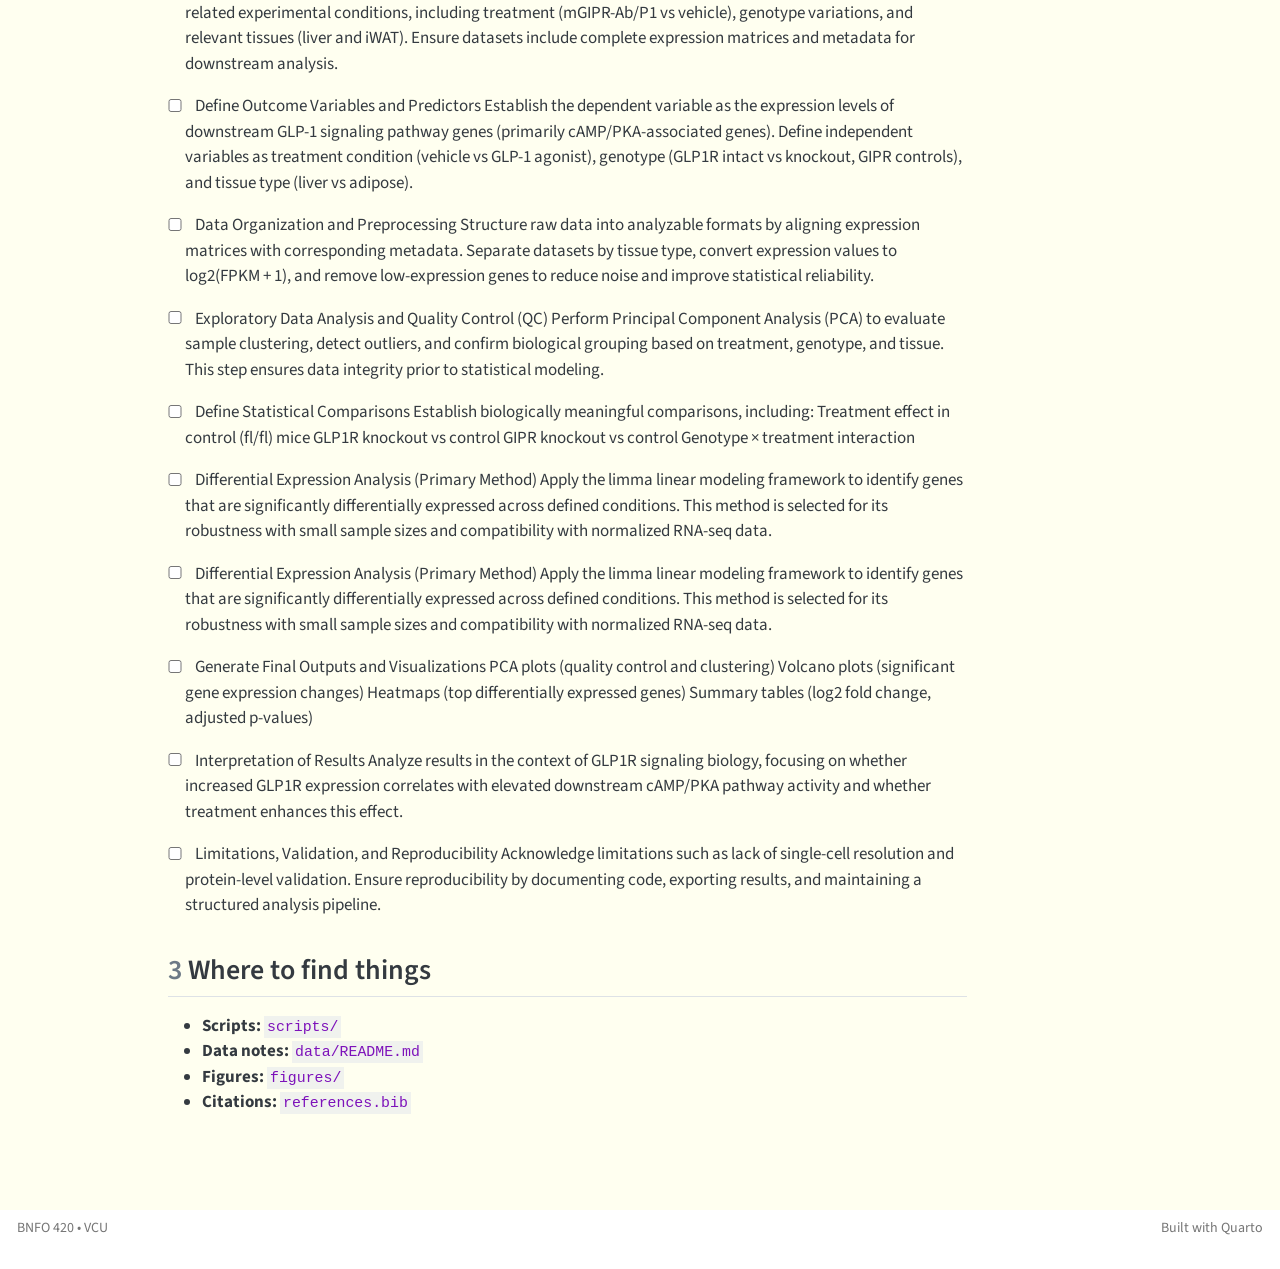
==== commit 3322b229: "index" ====
--- a/docs/index.html
+++ b/docs/index.html
@@ -161,14 +161,17 @@
 </section>
 <section id="project-roadmap-living" class="level2" data-number="2">
 <h2 data-number="2" class="anchored" data-anchor-id="project-roadmap-living"><span class="header-section-number">2</span> Project roadmap (living)</h2>
-<ul>
+<ul class="task-list">
 <li><p><label><input type="checkbox">Identify and Acquire Dataset(s) Obtain publicly available bulk RNA-seq datasets from GEO containing GLP1R-related experimental conditions, including treatment (mGIPR-Ab/P1 vs vehicle), genotype variations, and relevant tissues (liver and iWAT). Ensure datasets include complete expression matrices and metadata for downstream analysis.</label></p></li>
 <li><p><label><input type="checkbox">Define Outcome Variables and Predictors Establish the dependent variable as the expression levels of downstream GLP-1 signaling pathway genes (primarily cAMP/PKA-associated genes). Define independent variables as treatment condition (vehicle vs GLP-1 agonist), genotype (GLP1R intact vs knockout, GIPR controls), and tissue type (liver vs adipose).</label></p></li>
 <li><p><label><input type="checkbox">Data Organization and Preprocessing Structure raw data into analyzable formats by aligning expression matrices with corresponding metadata. Separate datasets by tissue type, convert expression values to log2(FPKM + 1), and remove low-expression genes to reduce noise and improve statistical reliability.</label></p></li>
-<li><p>[ ]Exploratory Data Analysis and Quality Control (QC) Perform Principal Component Analysis (PCA) to evaluate sample clustering, detect outliers, and confirm biological grouping based on treatment, genotype, and tissue. This step ensures data integrity prior to statistical modeling.</p></li>
+<li><p><label><input type="checkbox">Exploratory Data Analysis and Quality Control (QC) Perform Principal Component Analysis (PCA) to evaluate sample clustering, detect outliers, and confirm biological grouping based on treatment, genotype, and tissue. This step ensures data integrity prior to statistical modeling.</label></p></li>
 <li><p><label><input type="checkbox">Define Statistical Comparisons Establish biologically meaningful comparisons, including: Treatment effect in control (fl/fl) mice GLP1R knockout vs control GIPR knockout vs control Genotype × treatment interaction</label></p></li>
 <li><p><label><input type="checkbox">Differential Expression Analysis (Primary Method) Apply the limma linear modeling framework to identify genes that are significantly differentially expressed across defined conditions. This method is selected for its robustness with small sample sizes and compatibility with normalized RNA-seq data.</label></p></li>
-<li><p><label><input type="checkbox">Limitations + ethics + reproducibility notes</label></p></li>
+<li><p><label><input type="checkbox">Differential Expression Analysis (Primary Method) Apply the limma linear modeling framework to identify genes that are significantly differentially expressed across defined conditions. This method is selected for its robustness with small sample sizes and compatibility with normalized RNA-seq data.</label></p></li>
+<li><p><label><input type="checkbox">Generate Final Outputs and Visualizations PCA plots (quality control and clustering) Volcano plots (significant gene expression changes) Heatmaps (top differentially expressed genes) Summary tables (log2 fold change, adjusted p-values)</label></p></li>
+<li><p><label><input type="checkbox">Interpretation of Results Analyze results in the context of GLP1R signaling biology, focusing on whether increased GLP1R expression correlates with elevated downstream cAMP/PKA pathway activity and whether treatment enhances this effect.</label></p></li>
+<li><p><label><input type="checkbox">Limitations, Validation, and Reproducibility Acknowledge limitations such as lack of single-cell resolution and protein-level validation. Ensure reproducibility by documenting code, exporting results, and maintaining a structured analysis pipeline.</label></p></li>
 </ul>
 </section>
 <section id="where-to-find-things" class="level2" data-number="3">
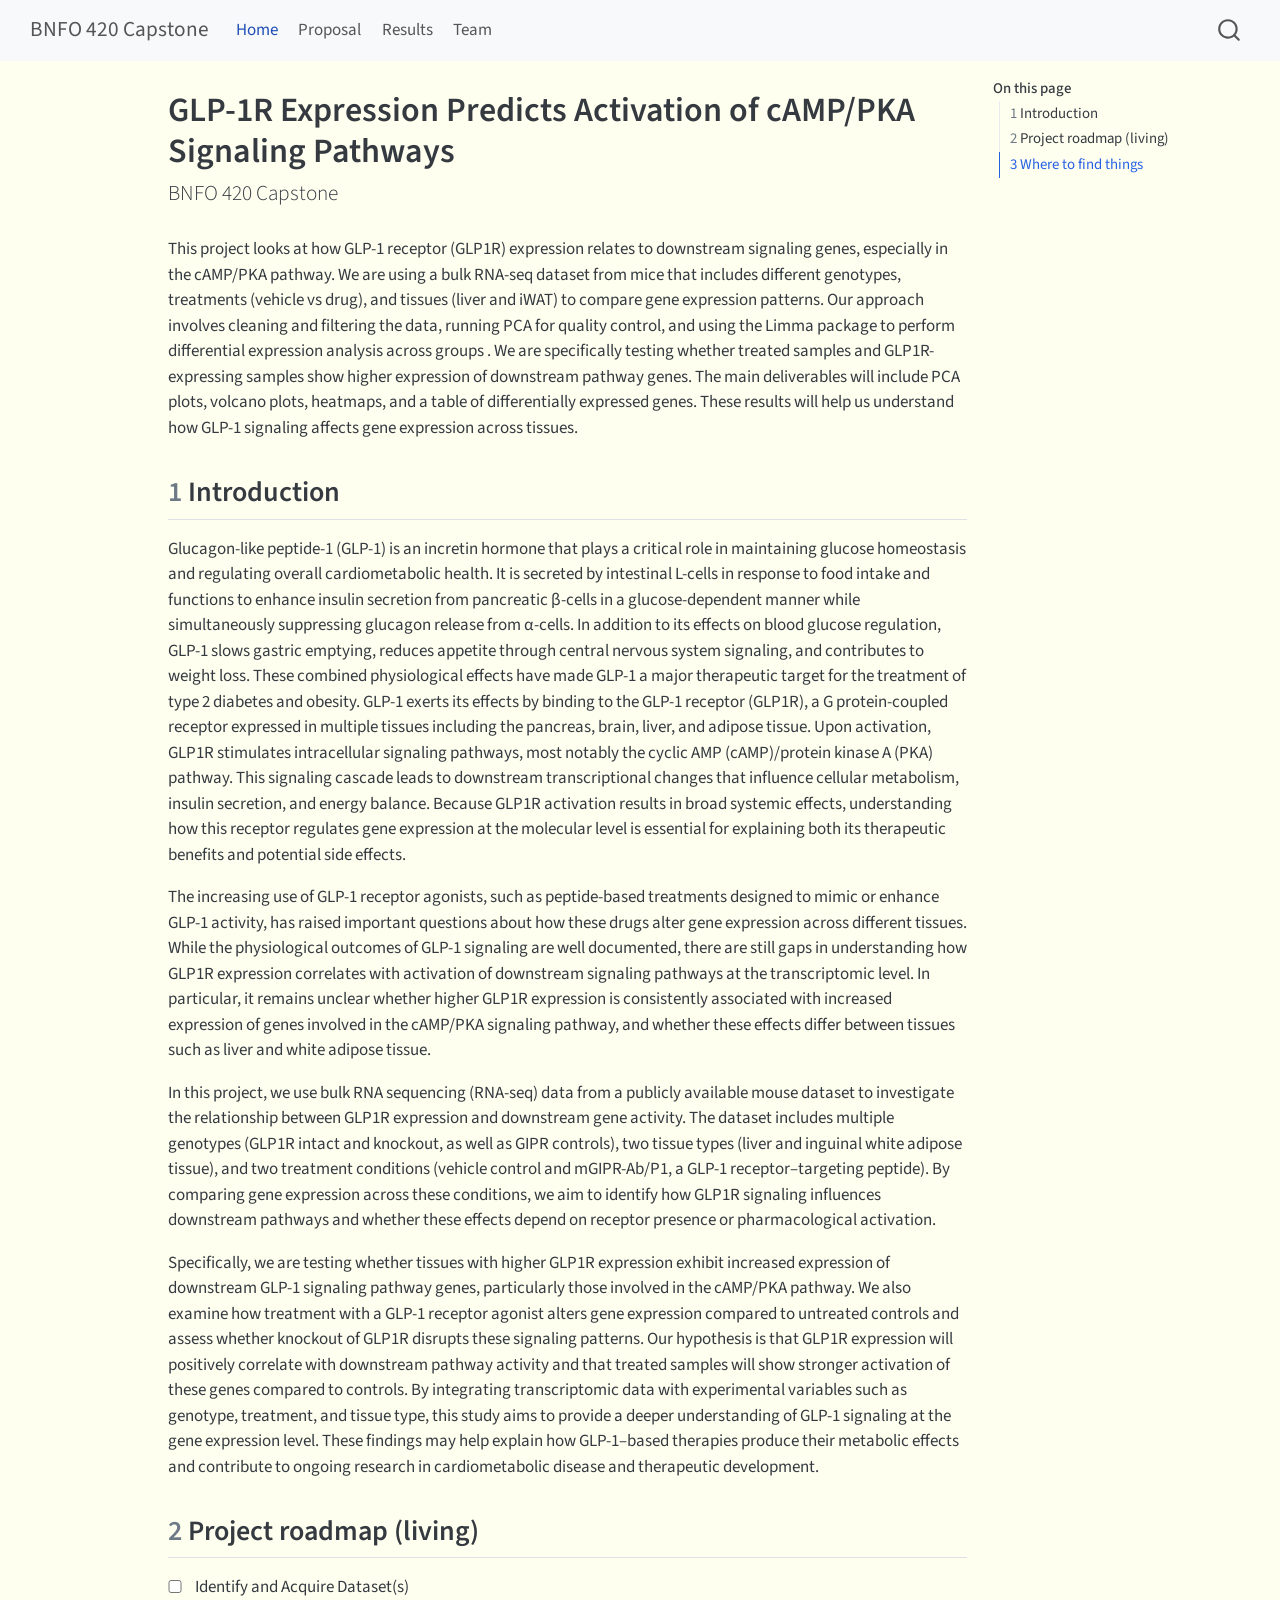
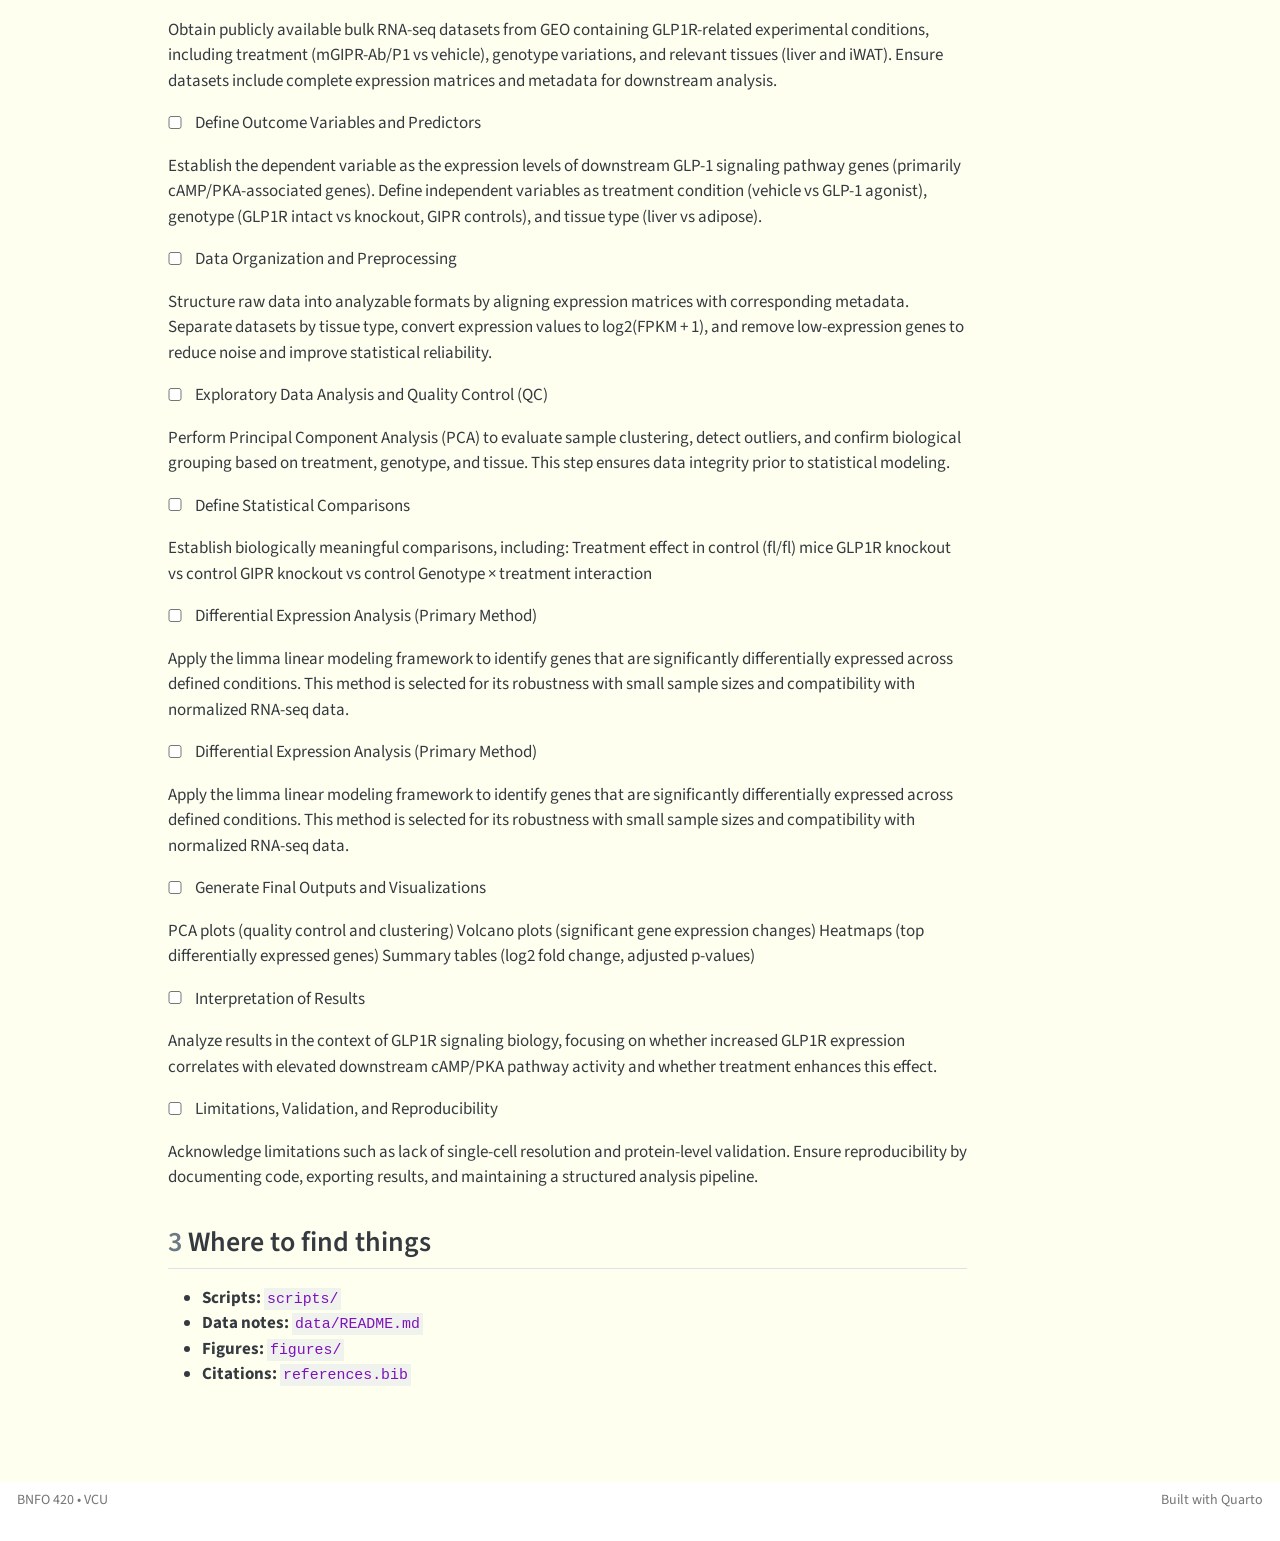
==== commit cce9f367: "updated website" ====
--- a/docs/index.html
+++ b/docs/index.html
@@ -162,17 +162,45 @@
 <section id="project-roadmap-living" class="level2" data-number="2">
 <h2 data-number="2" class="anchored" data-anchor-id="project-roadmap-living"><span class="header-section-number">2</span> Project roadmap (living)</h2>
 <ul class="task-list">
-<li><p><label><input type="checkbox">Identify and Acquire Dataset(s) Obtain publicly available bulk RNA-seq datasets from GEO containing GLP1R-related experimental conditions, including treatment (mGIPR-Ab/P1 vs vehicle), genotype variations, and relevant tissues (liver and iWAT). Ensure datasets include complete expression matrices and metadata for downstream analysis.</label></p></li>
-<li><p><label><input type="checkbox">Define Outcome Variables and Predictors Establish the dependent variable as the expression levels of downstream GLP-1 signaling pathway genes (primarily cAMP/PKA-associated genes). Define independent variables as treatment condition (vehicle vs GLP-1 agonist), genotype (GLP1R intact vs knockout, GIPR controls), and tissue type (liver vs adipose).</label></p></li>
-<li><p><label><input type="checkbox">Data Organization and Preprocessing Structure raw data into analyzable formats by aligning expression matrices with corresponding metadata. Separate datasets by tissue type, convert expression values to log2(FPKM + 1), and remove low-expression genes to reduce noise and improve statistical reliability.</label></p></li>
-<li><p><label><input type="checkbox">Exploratory Data Analysis and Quality Control (QC) Perform Principal Component Analysis (PCA) to evaluate sample clustering, detect outliers, and confirm biological grouping based on treatment, genotype, and tissue. This step ensures data integrity prior to statistical modeling.</label></p></li>
-<li><p><label><input type="checkbox">Define Statistical Comparisons Establish biologically meaningful comparisons, including: Treatment effect in control (fl/fl) mice GLP1R knockout vs control GIPR knockout vs control Genotype × treatment interaction</label></p></li>
-<li><p><label><input type="checkbox">Differential Expression Analysis (Primary Method) Apply the limma linear modeling framework to identify genes that are significantly differentially expressed across defined conditions. This method is selected for its robustness with small sample sizes and compatibility with normalized RNA-seq data.</label></p></li>
-<li><p><label><input type="checkbox">Differential Expression Analysis (Primary Method) Apply the limma linear modeling framework to identify genes that are significantly differentially expressed across defined conditions. This method is selected for its robustness with small sample sizes and compatibility with normalized RNA-seq data.</label></p></li>
-<li><p><label><input type="checkbox">Generate Final Outputs and Visualizations PCA plots (quality control and clustering) Volcano plots (significant gene expression changes) Heatmaps (top differentially expressed genes) Summary tables (log2 fold change, adjusted p-values)</label></p></li>
-<li><p><label><input type="checkbox">Interpretation of Results Analyze results in the context of GLP1R signaling biology, focusing on whether increased GLP1R expression correlates with elevated downstream cAMP/PKA pathway activity and whether treatment enhances this effect.</label></p></li>
-<li><p><label><input type="checkbox">Limitations, Validation, and Reproducibility Acknowledge limitations such as lack of single-cell resolution and protein-level validation. Ensure reproducibility by documenting code, exporting results, and maintaining a structured analysis pipeline.</label></p></li>
-</ul>
+<li><label><input type="checkbox">Identify and Acquire Dataset(s)</label></li>
+</ul>
+<p>Obtain publicly available bulk RNA-seq datasets from GEO containing GLP1R-related experimental conditions, including treatment (mGIPR-Ab/P1 vs vehicle), genotype variations, and relevant tissues (liver and iWAT). Ensure datasets include complete expression matrices and metadata for downstream analysis.</p>
+<ul class="task-list">
+<li><label><input type="checkbox">Define Outcome Variables and Predictors</label></li>
+</ul>
+<p>Establish the dependent variable as the expression levels of downstream GLP-1 signaling pathway genes (primarily cAMP/PKA-associated genes). Define independent variables as treatment condition (vehicle vs GLP-1 agonist), genotype (GLP1R intact vs knockout, GIPR controls), and tissue type (liver vs adipose).</p>
+<ul class="task-list">
+<li><label><input type="checkbox">Data Organization and Preprocessing</label></li>
+</ul>
+<p>Structure raw data into analyzable formats by aligning expression matrices with corresponding metadata. Separate datasets by tissue type, convert expression values to log2(FPKM + 1), and remove low-expression genes to reduce noise and improve statistical reliability.</p>
+<ul class="task-list">
+<li><label><input type="checkbox">Exploratory Data Analysis and Quality Control (QC)</label></li>
+</ul>
+<p>Perform Principal Component Analysis (PCA) to evaluate sample clustering, detect outliers, and confirm biological grouping based on treatment, genotype, and tissue. This step ensures data integrity prior to statistical modeling.</p>
+<ul class="task-list">
+<li><label><input type="checkbox">Define Statistical Comparisons</label></li>
+</ul>
+<p>Establish biologically meaningful comparisons, including: Treatment effect in control (fl/fl) mice GLP1R knockout vs control GIPR knockout vs control Genotype × treatment interaction</p>
+<ul class="task-list">
+<li><label><input type="checkbox">Differential Expression Analysis (Primary Method)</label></li>
+</ul>
+<p>Apply the limma linear modeling framework to identify genes that are significantly differentially expressed across defined conditions. This method is selected for its robustness with small sample sizes and compatibility with normalized RNA-seq data.</p>
+<ul class="task-list">
+<li><label><input type="checkbox">Differential Expression Analysis (Primary Method)</label></li>
+</ul>
+<p>Apply the limma linear modeling framework to identify genes that are significantly differentially expressed across defined conditions. This method is selected for its robustness with small sample sizes and compatibility with normalized RNA-seq data.</p>
+<ul class="task-list">
+<li><label><input type="checkbox">Generate Final Outputs and Visualizations</label></li>
+</ul>
+<p>PCA plots (quality control and clustering) Volcano plots (significant gene expression changes) Heatmaps (top differentially expressed genes) Summary tables (log2 fold change, adjusted p-values)</p>
+<ul class="task-list">
+<li><label><input type="checkbox">Interpretation of Results</label></li>
+</ul>
+<p>Analyze results in the context of GLP1R signaling biology, focusing on whether increased GLP1R expression correlates with elevated downstream cAMP/PKA pathway activity and whether treatment enhances this effect.</p>
+<ul class="task-list">
+<li><label><input type="checkbox">Limitations, Validation, and Reproducibility</label></li>
+</ul>
+<p>Acknowledge limitations such as lack of single-cell resolution and protein-level validation. Ensure reproducibility by documenting code, exporting results, and maintaining a structured analysis pipeline.</p>
 </section>
 <section id="where-to-find-things" class="level2" data-number="3">
 <h2 data-number="3" class="anchored" data-anchor-id="where-to-find-things"><span class="header-section-number">3</span> Where to find things</h2>
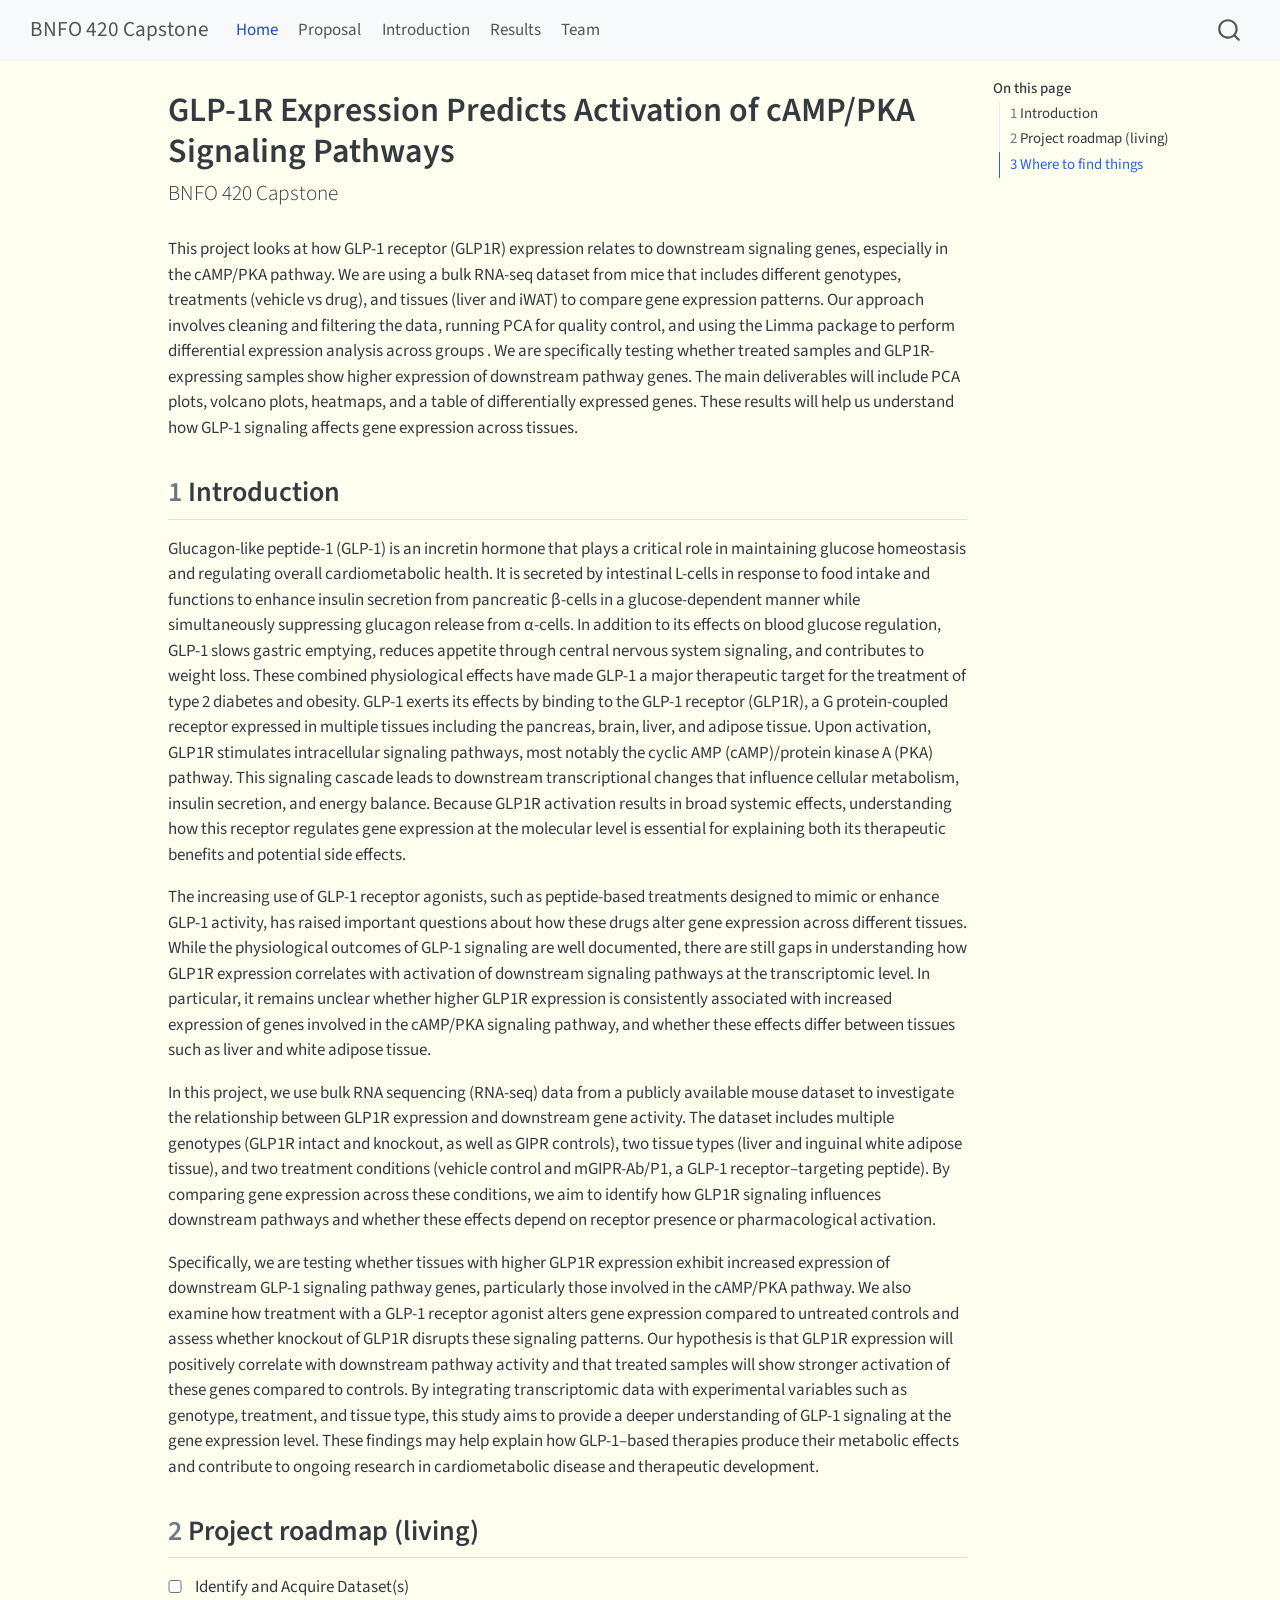
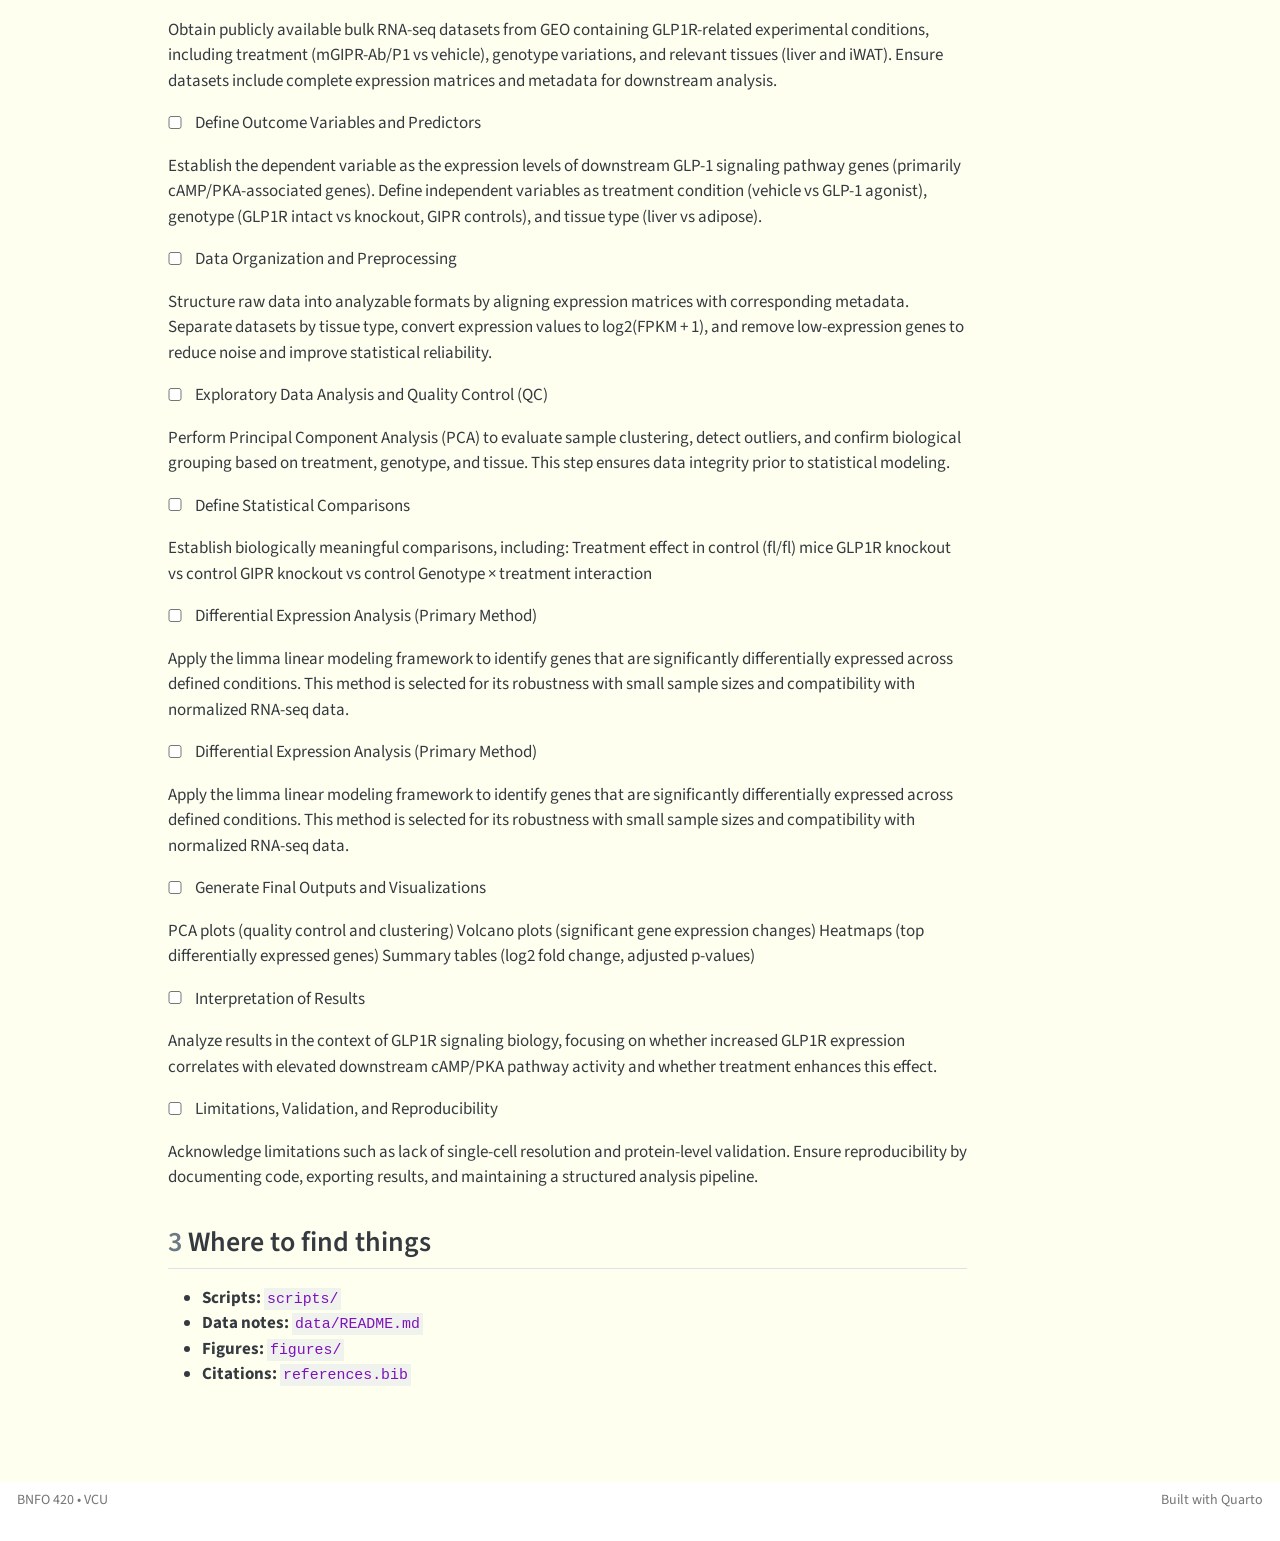
==== commit 2b7d7c58: "Render site updates and add introduction page" ====
--- a/docs/index.html
+++ b/docs/index.html
@@ -97,6 +97,10 @@
   <li class="nav-item">
     <a class="nav-link" href="./proposal.html"> 
 <span class="menu-text">Proposal</span></a>
+  </li>  
+  <li class="nav-item">
+    <a class="nav-link" href="./introduction.html"> 
+<span class="menu-text">Introduction</span></a>
   </li>  
   <li class="nav-item">
     <a class="nav-link" href="./results.html"> 
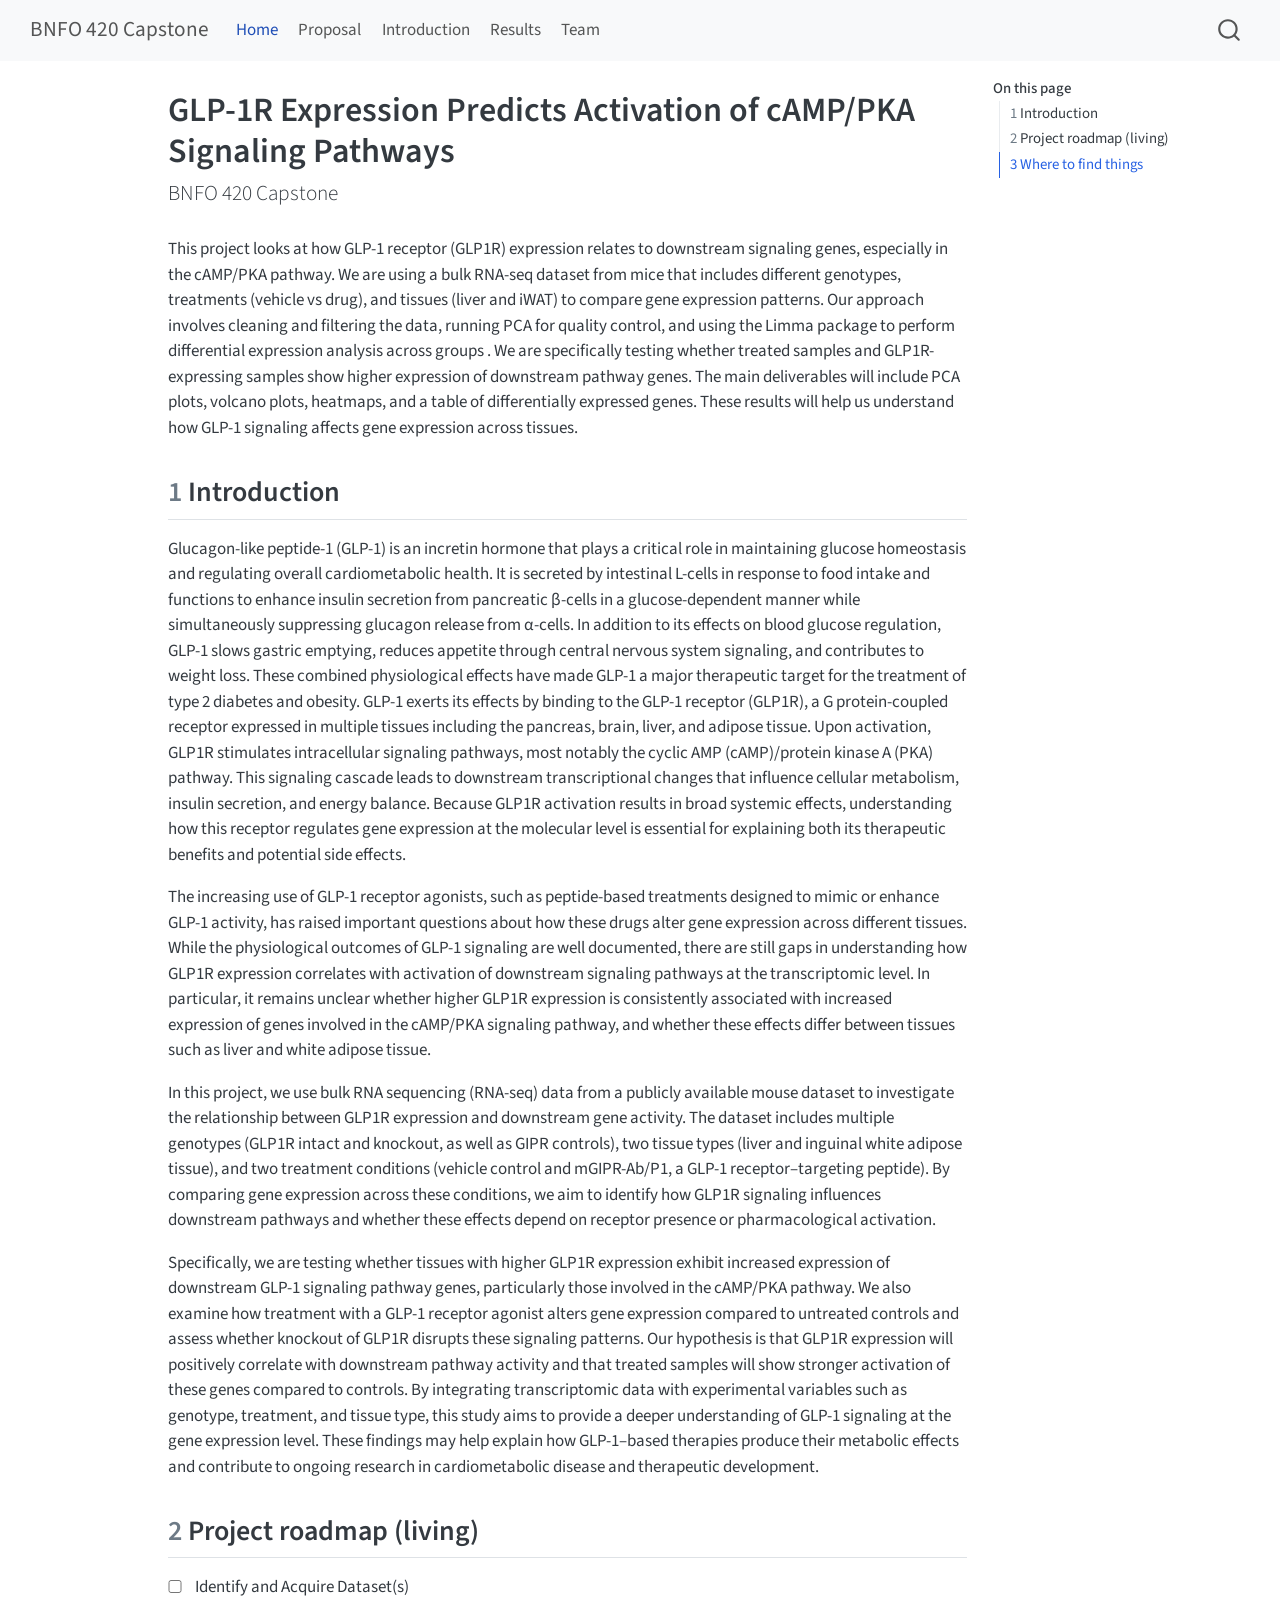
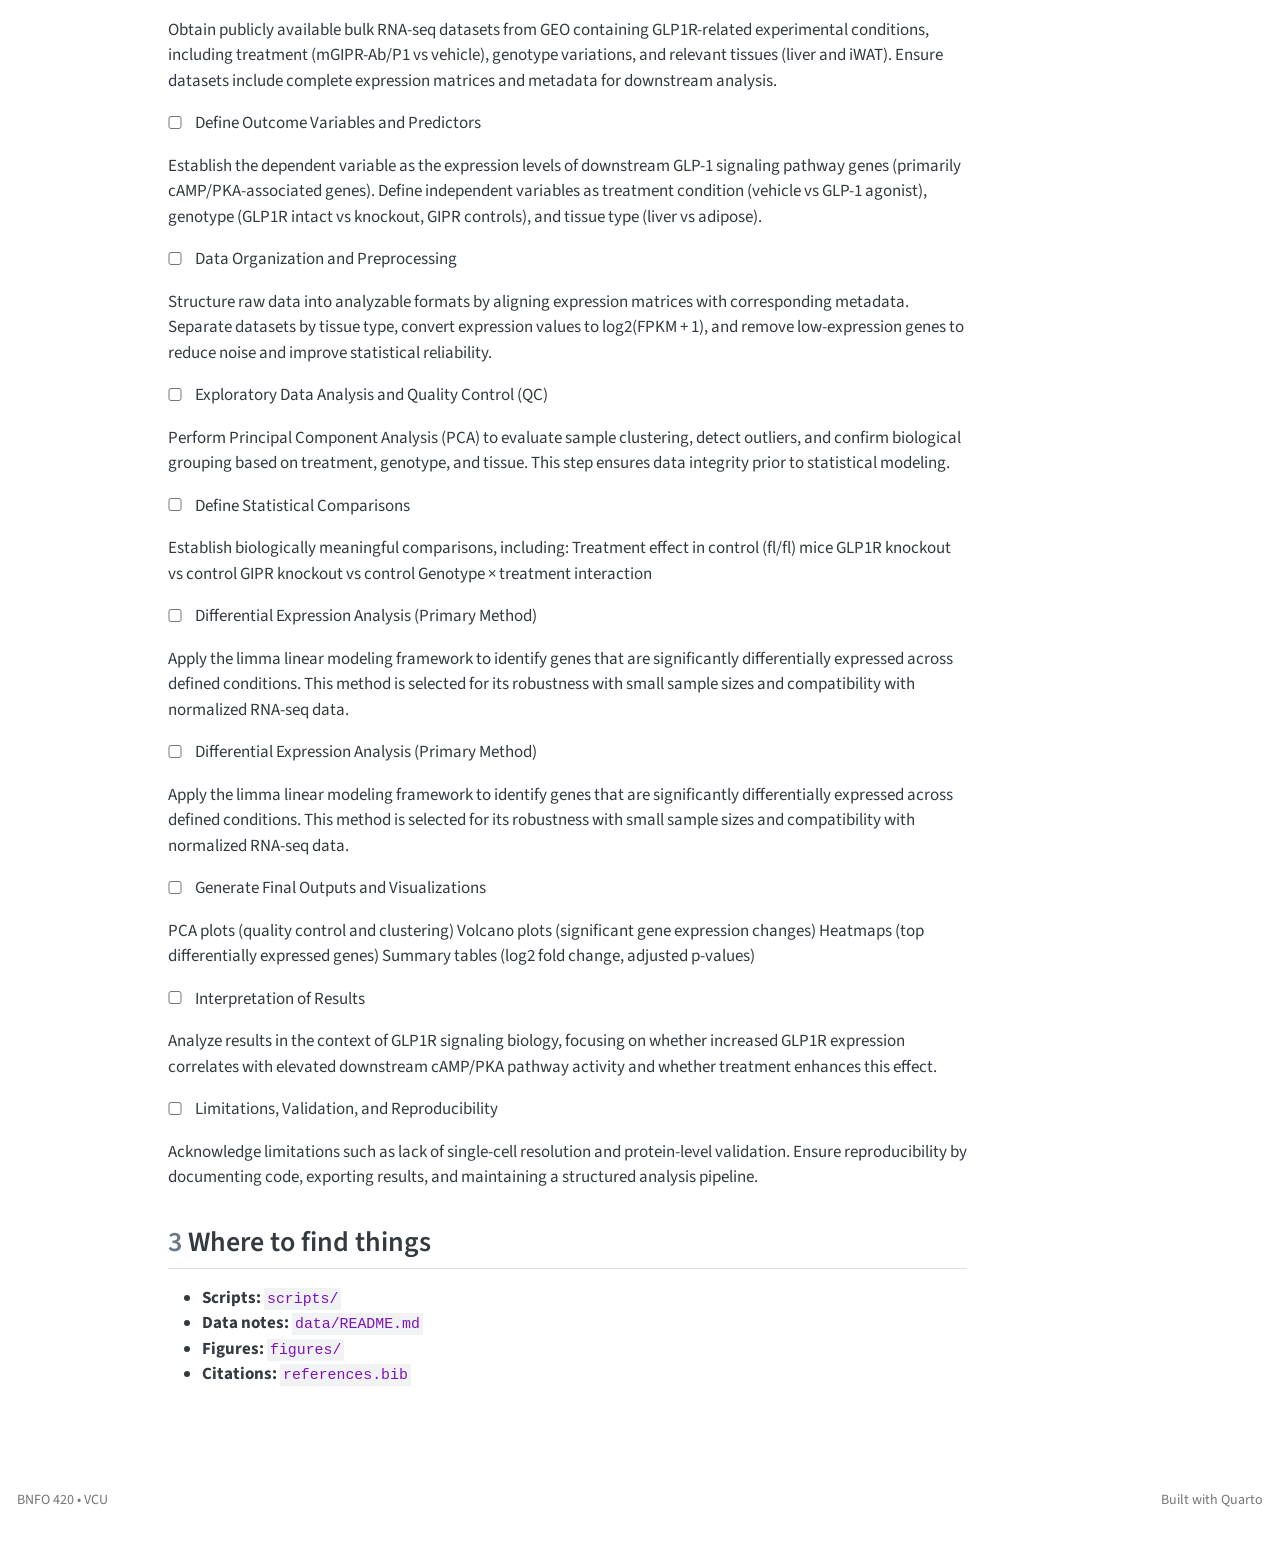
==== commit 87405505: "update website pages and add figures" ====
--- a/docs/index.html
+++ b/docs/index.html
@@ -292,7 +292,7 @@
     }
       var localhostRegex = new RegExp(/^(?:http|https):\/\/localhost\:?[0-9]*\//);
       var mailtoRegex = new RegExp(/^mailto:/);
-        var filterRegex = new RegExp('/' + window.location.host + '/');
+        var filterRegex = new RegExp("https:\/\/bandukwalak\.github\.io\/kb_demo1\/");
       var isInternal = (href) => {
           return filterRegex.test(href) || localhostRegex.test(href) || mailtoRegex.test(href);
       }
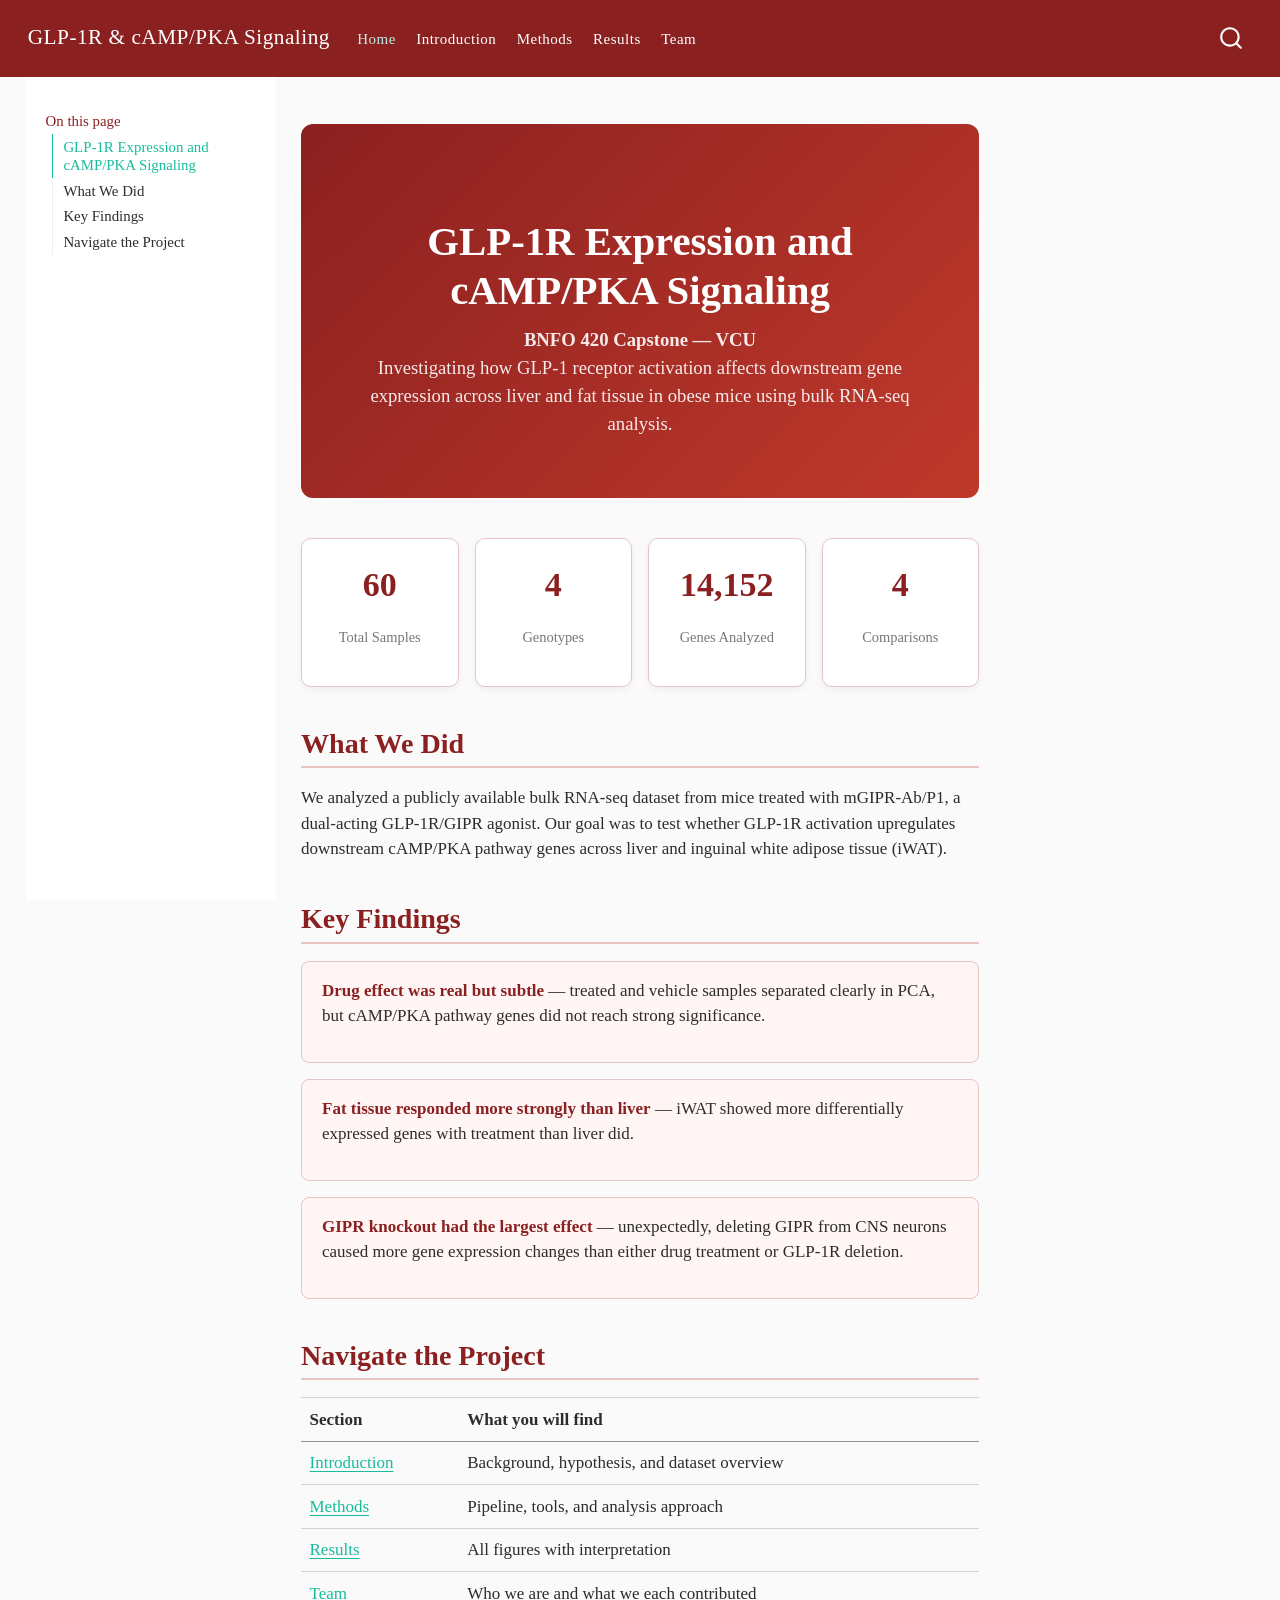
==== commit e905c733: "redesign website with new theme and styling" ====
--- a/docs/index.html
+++ b/docs/index.html
@@ -7,7 +7,7 @@
 <meta name="viewport" content="width=device-width, initial-scale=1.0, user-scalable=yes">
 
 
-<title>GLP-1R Expression Predicts Activation of cAMP/PKA Signaling Pathways – BNFO 420 Capstone</title>
+<title>GLP-1R &amp; cAMP/PKA Signaling</title>
 <style>
 code{white-space: pre-wrap;}
 span.smallcaps{font-variant: small-caps;}
@@ -40,7 +40,7 @@
 <link href="site_libs/quarto-html/quarto-syntax-highlighting-ed96de9b727972fe78a7b5d16c58bf87.css" rel="stylesheet" id="quarto-text-highlighting-styles">
 <script src="site_libs/bootstrap/bootstrap.min.js"></script>
 <link href="site_libs/bootstrap/bootstrap-icons.css" rel="stylesheet">
-<link href="site_libs/bootstrap/bootstrap-5b4ad623e5705c0698d39aec6f10cf02.min.css" rel="stylesheet" append-hash="true" id="quarto-bootstrap" data-mode="light">
+<link href="site_libs/bootstrap/bootstrap-3a1afb1f022c15f3f97a6944aad51a4f.min.css" rel="stylesheet" append-hash="true" id="quarto-bootstrap" data-mode="light">
 <script id="quarto-search-options" type="application/json">{
   "location": "navbar",
   "copy-button": false,
@@ -68,12 +68,13 @@
     "search-label": "Search"
   }
 }</script>
+<style>html{ scroll-behavior: smooth; }</style>
 
 
 <link rel="stylesheet" href="styles.css">
 </head>
 
-<body class="nav-fixed quarto-light">
+<body class="floating nav-fixed quarto-light">
 
 <div id="quarto-search-results"></div>
   <header id="quarto-header" class="headroom fixed-top">
@@ -81,7 +82,7 @@
       <div class="navbar-container container-fluid">
       <div class="navbar-brand-container mx-auto">
     <a class="navbar-brand" href="./index.html">
-    <span class="navbar-title">BNFO 420 Capstone</span>
+    <span class="navbar-title">GLP-1R &amp; cAMP/PKA Signaling</span>
     </a>
   </div>
             <div id="quarto-search" class="" title="Search"></div>
@@ -95,12 +96,12 @@
 <span class="menu-text">Home</span></a>
   </li>  
   <li class="nav-item">
-    <a class="nav-link" href="./proposal.html"> 
-<span class="menu-text">Proposal</span></a>
+    <a class="nav-link" href="./introduction.html"> 
+<span class="menu-text">Introduction</span></a>
   </li>  
   <li class="nav-item">
-    <a class="nav-link" href="./introduction.html"> 
-<span class="menu-text">Introduction</span></a>
+    <a class="nav-link" href="./proposal.html"> 
+<span class="menu-text">Methods</span></a>
   </li>  
   <li class="nav-item">
     <a class="nav-link" href="./results.html"> 
@@ -120,100 +121,111 @@
 <!-- content -->
 <div id="quarto-content" class="quarto-container page-columns page-rows-contents page-layout-article page-navbar">
 <!-- sidebar -->
-<!-- margin-sidebar -->
-    <div id="quarto-margin-sidebar" class="sidebar margin-sidebar">
-        <nav id="TOC" role="doc-toc" class="toc-active">
+  <nav id="quarto-sidebar" class="sidebar collapse collapse-horizontal quarto-sidebar-collapse-item sidebar-navigation floating overflow-auto">
+    <nav id="TOC" role="doc-toc" class="toc-active">
     <h2 id="toc-title">On this page</h2>
    
   <ul>
-  <li><a href="#introduction" id="toc-introduction" class="nav-link active" data-scroll-target="#introduction"><span class="header-section-number">1</span> Introduction</a></li>
-  <li><a href="#project-roadmap-living" id="toc-project-roadmap-living" class="nav-link" data-scroll-target="#project-roadmap-living"><span class="header-section-number">2</span> Project roadmap (living)</a></li>
-  <li><a href="#where-to-find-things" id="toc-where-to-find-things" class="nav-link" data-scroll-target="#where-to-find-things"><span class="header-section-number">3</span> Where to find things</a></li>
+  <li><a href="#glp-1r-expression-and-camppka-signaling" id="toc-glp-1r-expression-and-camppka-signaling" class="nav-link active" data-scroll-target="#glp-1r-expression-and-camppka-signaling">GLP-1R Expression and cAMP/PKA Signaling</a></li>
+  <li><a href="#what-we-did" id="toc-what-we-did" class="nav-link" data-scroll-target="#what-we-did">What We Did</a></li>
+  <li><a href="#key-findings" id="toc-key-findings" class="nav-link" data-scroll-target="#key-findings">Key Findings</a></li>
+  <li><a href="#navigate-the-project" id="toc-navigate-the-project" class="nav-link" data-scroll-target="#navigate-the-project">Navigate the Project</a></li>
   </ul>
 </nav>
+</nav>
+<div id="quarto-sidebar-glass" class="quarto-sidebar-collapse-item" data-bs-toggle="collapse" data-bs-target=".quarto-sidebar-collapse-item"></div>
+<!-- margin-sidebar -->
+    <div id="quarto-margin-sidebar" class="sidebar margin-sidebar zindex-bottom">
     </div>
 <!-- main -->
-<main class="content" id="quarto-document-content">
-
-<header id="title-block-header" class="quarto-title-block default">
-<div class="quarto-title">
-<h1 class="title">GLP-1R Expression Predicts Activation of cAMP/PKA Signaling Pathways</h1>
-<p class="subtitle lead">BNFO 420 Capstone</p>
-</div>
-
-
-
-<div class="quarto-title-meta">
-
-    
-  
-    
-  </div>
-  
-
-
-</header>
-
-
-<p>This project looks at how GLP-1 receptor (GLP1R) expression relates to downstream signaling genes, especially in the cAMP/PKA pathway. We are using a bulk RNA-seq dataset from mice that includes different genotypes, treatments (vehicle vs drug), and tissues (liver and iWAT) to compare gene expression patterns. Our approach involves cleaning and filtering the data, running PCA for quality control, and using the Limma package to perform differential expression analysis across groups . We are specifically testing whether treated samples and GLP1R-expressing samples show higher expression of downstream pathway genes. The main deliverables will include PCA plots, volcano plots, heatmaps, and a table of differentially expressed genes. These results will help us understand how GLP-1 signaling affects gene expression across tissues.</p>
-<section id="introduction" class="level2" data-number="1">
-<h2 data-number="1" class="anchored" data-anchor-id="introduction"><span class="header-section-number">1</span> Introduction</h2>
-<p>Glucagon-like peptide-1 (GLP-1) is an incretin hormone that plays a critical role in maintaining glucose homeostasis and regulating overall cardiometabolic health. It is secreted by intestinal L-cells in response to food intake and functions to enhance insulin secretion from pancreatic β-cells in a glucose-dependent manner while simultaneously suppressing glucagon release from α-cells. In addition to its effects on blood glucose regulation, GLP-1 slows gastric emptying, reduces appetite through central nervous system signaling, and contributes to weight loss. These combined physiological effects have made GLP-1 a major therapeutic target for the treatment of type 2 diabetes and obesity. GLP-1 exerts its effects by binding to the GLP-1 receptor (GLP1R), a G protein-coupled receptor expressed in multiple tissues including the pancreas, brain, liver, and adipose tissue. Upon activation, GLP1R stimulates intracellular signaling pathways, most notably the cyclic AMP (cAMP)/protein kinase A (PKA) pathway. This signaling cascade leads to downstream transcriptional changes that influence cellular metabolism, insulin secretion, and energy balance. Because GLP1R activation results in broad systemic effects, understanding how this receptor regulates gene expression at the molecular level is essential for explaining both its therapeutic benefits and potential side effects.</p>
-<p>The increasing use of GLP-1 receptor agonists, such as peptide-based treatments designed to mimic or enhance GLP-1 activity, has raised important questions about how these drugs alter gene expression across different tissues. While the physiological outcomes of GLP-1 signaling are well documented, there are still gaps in understanding how GLP1R expression correlates with activation of downstream signaling pathways at the transcriptomic level. In particular, it remains unclear whether higher GLP1R expression is consistently associated with increased expression of genes involved in the cAMP/PKA signaling pathway, and whether these effects differ between tissues such as liver and white adipose tissue.</p>
-<p>In this project, we use bulk RNA sequencing (RNA-seq) data from a publicly available mouse dataset to investigate the relationship between GLP1R expression and downstream gene activity. The dataset includes multiple genotypes (GLP1R intact and knockout, as well as GIPR controls), two tissue types (liver and inguinal white adipose tissue), and two treatment conditions (vehicle control and mGIPR-Ab/P1, a GLP-1 receptor–targeting peptide). By comparing gene expression across these conditions, we aim to identify how GLP1R signaling influences downstream pathways and whether these effects depend on receptor presence or pharmacological activation.</p>
-<p>Specifically, we are testing whether tissues with higher GLP1R expression exhibit increased expression of downstream GLP-1 signaling pathway genes, particularly those involved in the cAMP/PKA pathway. We also examine how treatment with a GLP-1 receptor agonist alters gene expression compared to untreated controls and assess whether knockout of GLP1R disrupts these signaling patterns. Our hypothesis is that GLP1R expression will positively correlate with downstream pathway activity and that treated samples will show stronger activation of these genes compared to controls. By integrating transcriptomic data with experimental variables such as genotype, treatment, and tissue type, this study aims to provide a deeper understanding of GLP-1 signaling at the gene expression level. These findings may help explain how GLP-1–based therapies produce their metabolic effects and contribute to ongoing research in cardiometabolic disease and therapeutic development.</p>
+<main class="content" id="quarto-document-content"><header id="title-block-header" class="quarto-title-block"></header>
+
+
+
+
+<section id="glp-1r-expression-and-camppka-signaling" class="level1 hero">
+<h1>GLP-1R Expression and cAMP/PKA Signaling</h1>
+<p><strong>BNFO 420 Capstone — VCU</strong></p>
+<p>Investigating how GLP-1 receptor activation affects downstream gene expression across liver and fat tissue in obese mice using bulk RNA-seq analysis.</p>
 </section>
-<section id="project-roadmap-living" class="level2" data-number="2">
-<h2 data-number="2" class="anchored" data-anchor-id="project-roadmap-living"><span class="header-section-number">2</span> Project roadmap (living)</h2>
-<ul class="task-list">
-<li><label><input type="checkbox">Identify and Acquire Dataset(s)</label></li>
-</ul>
-<p>Obtain publicly available bulk RNA-seq datasets from GEO containing GLP1R-related experimental conditions, including treatment (mGIPR-Ab/P1 vs vehicle), genotype variations, and relevant tissues (liver and iWAT). Ensure datasets include complete expression matrices and metadata for downstream analysis.</p>
-<ul class="task-list">
-<li><label><input type="checkbox">Define Outcome Variables and Predictors</label></li>
-</ul>
-<p>Establish the dependent variable as the expression levels of downstream GLP-1 signaling pathway genes (primarily cAMP/PKA-associated genes). Define independent variables as treatment condition (vehicle vs GLP-1 agonist), genotype (GLP1R intact vs knockout, GIPR controls), and tissue type (liver vs adipose).</p>
-<ul class="task-list">
-<li><label><input type="checkbox">Data Organization and Preprocessing</label></li>
-</ul>
-<p>Structure raw data into analyzable formats by aligning expression matrices with corresponding metadata. Separate datasets by tissue type, convert expression values to log2(FPKM + 1), and remove low-expression genes to reduce noise and improve statistical reliability.</p>
-<ul class="task-list">
-<li><label><input type="checkbox">Exploratory Data Analysis and Quality Control (QC)</label></li>
-</ul>
-<p>Perform Principal Component Analysis (PCA) to evaluate sample clustering, detect outliers, and confirm biological grouping based on treatment, genotype, and tissue. This step ensures data integrity prior to statistical modeling.</p>
-<ul class="task-list">
-<li><label><input type="checkbox">Define Statistical Comparisons</label></li>
-</ul>
-<p>Establish biologically meaningful comparisons, including: Treatment effect in control (fl/fl) mice GLP1R knockout vs control GIPR knockout vs control Genotype × treatment interaction</p>
-<ul class="task-list">
-<li><label><input type="checkbox">Differential Expression Analysis (Primary Method)</label></li>
-</ul>
-<p>Apply the limma linear modeling framework to identify genes that are significantly differentially expressed across defined conditions. This method is selected for its robustness with small sample sizes and compatibility with normalized RNA-seq data.</p>
-<ul class="task-list">
-<li><label><input type="checkbox">Differential Expression Analysis (Primary Method)</label></li>
-</ul>
-<p>Apply the limma linear modeling framework to identify genes that are significantly differentially expressed across defined conditions. This method is selected for its robustness with small sample sizes and compatibility with normalized RNA-seq data.</p>
-<ul class="task-list">
-<li><label><input type="checkbox">Generate Final Outputs and Visualizations</label></li>
-</ul>
-<p>PCA plots (quality control and clustering) Volcano plots (significant gene expression changes) Heatmaps (top differentially expressed genes) Summary tables (log2 fold change, adjusted p-values)</p>
-<ul class="task-list">
-<li><label><input type="checkbox">Interpretation of Results</label></li>
-</ul>
-<p>Analyze results in the context of GLP1R signaling biology, focusing on whether increased GLP1R expression correlates with elevated downstream cAMP/PKA pathway activity and whether treatment enhances this effect.</p>
-<ul class="task-list">
-<li><label><input type="checkbox">Limitations, Validation, and Reproducibility</label></li>
-</ul>
-<p>Acknowledge limitations such as lack of single-cell resolution and protein-level validation. Ensure reproducibility by documenting code, exporting results, and maintaining a structured analysis pipeline.</p>
+<div class="stat-grid">
+<div class="stat-box">
+<div class="number">
+<p>60</p>
+</div>
+<div class="label">
+<p>Total Samples</p>
+</div>
+</div>
+<div class="stat-box">
+<div class="number">
+<p>4</p>
+</div>
+<div class="label">
+<p>Genotypes</p>
+</div>
+</div>
+<div class="stat-box">
+<div class="number">
+<p>14,152</p>
+</div>
+<div class="label">
+<p>Genes Analyzed</p>
+</div>
+</div>
+<div class="stat-box">
+<div class="number">
+<p>4</p>
+</div>
+<div class="label">
+<p>Comparisons</p>
+</div>
+</div>
+</div>
+<section id="what-we-did" class="level2">
+<h2 class="anchored" data-anchor-id="what-we-did">What We Did</h2>
+<p>We analyzed a publicly available bulk RNA-seq dataset from mice treated with mGIPR-Ab/P1, a dual-acting GLP-1R/GIPR agonist. Our goal was to test whether GLP-1R activation upregulates downstream cAMP/PKA pathway genes across liver and inguinal white adipose tissue (iWAT).</p>
 </section>
-<section id="where-to-find-things" class="level2" data-number="3">
-<h2 data-number="3" class="anchored" data-anchor-id="where-to-find-things"><span class="header-section-number">3</span> Where to find things</h2>
-<ul>
-<li><strong>Scripts:</strong> <code>scripts/</code></li>
-<li><strong>Data notes:</strong> <code>data/README.md</code></li>
-<li><strong>Figures:</strong> <code>figures/</code></li>
-<li><strong>Citations:</strong> <code>references.bib</code></li>
-</ul>
+<section id="key-findings" class="level2">
+<h2 class="anchored" data-anchor-id="key-findings">Key Findings</h2>
+<div class="finding-box">
+<p><strong>Drug effect was real but subtle</strong> — treated and vehicle samples separated clearly in PCA, but cAMP/PKA pathway genes did not reach strong significance.</p>
+</div>
+<div class="finding-box">
+<p><strong>Fat tissue responded more strongly than liver</strong> — iWAT showed more differentially expressed genes with treatment than liver did.</p>
+</div>
+<div class="finding-box">
+<p><strong>GIPR knockout had the largest effect</strong> — unexpectedly, deleting GIPR from CNS neurons caused more gene expression changes than either drug treatment or GLP-1R deletion.</p>
+</div>
+</section>
+<section id="navigate-the-project" class="level2">
+<h2 class="anchored" data-anchor-id="navigate-the-project">Navigate the Project</h2>
+<table class="caption-top table">
+<thead>
+<tr class="header">
+<th>Section</th>
+<th>What you will find</th>
+</tr>
+</thead>
+<tbody>
+<tr class="odd">
+<td><a href="./introduction.html">Introduction</a></td>
+<td>Background, hypothesis, and dataset overview</td>
+</tr>
+<tr class="even">
+<td><a href="./proposal.html">Methods</a></td>
+<td>Pipeline, tools, and analysis approach</td>
+</tr>
+<tr class="odd">
+<td><a href="./results.html">Results</a></td>
+<td>All figures with interpretation</td>
+</tr>
+<tr class="even">
+<td><a href="./team.html">Team</a></td>
+<td>Who we are and what we each contributed</td>
+</tr>
+</tbody>
+</table>
 
 
 </section>
@@ -292,7 +304,7 @@
     }
       var localhostRegex = new RegExp(/^(?:http|https):\/\/localhost\:?[0-9]*\//);
       var mailtoRegex = new RegExp(/^mailto:/);
-        var filterRegex = new RegExp("https:\/\/bandukwalak\.github\.io\/kb_demo1\/");
+        var filterRegex = new RegExp('/' + window.location.host + '/');
       var isInternal = (href) => {
           return filterRegex.test(href) || localhostRegex.test(href) || mailtoRegex.test(href);
       }
@@ -620,21 +632,9 @@
   });
   </script>
 </div> <!-- /content -->
-<footer class="footer">
-  <div class="nav-footer">
-    <div class="nav-footer-left">
-<p>BNFO 420 • VCU</p>
-</div>   
-    <div class="nav-footer-center">
-      &nbsp;
-    </div>
-    <div class="nav-footer-right">
-<p>Built with Quarto</p>
-</div>
-  </div>
-</footer>
-
-
-
-
+
+
+
+
+<script src="site_libs/quarto-html/zenscroll-min.js"></script>
 </body></html>
--- a/docs/styles.css
+++ b/docs/styles.css
@@ -0,0 +1,136 @@
+body {
+  font-family: 'Georgia', serif;
+  color: #2c2c2c;
+  background-color: #fafafa;
+}
+
+.navbar {
+  font-size: 15px;
+  letter-spacing: 0.5px;
+}
+
+h1 {
+  color: #8B2020;
+  font-size: 2.2em;
+  margin-bottom: 10px;
+}
+
+h2 {
+  color: #8B2020;
+  border-bottom: 2px solid #e8c4c4;
+  padding-bottom: 6px;
+  margin-top: 40px;
+}
+
+h3 {
+  color: #555;
+}
+
+.hero {
+  background: linear-gradient(135deg, #8B2020, #c0392b);
+  color: white;
+  padding: 60px 40px;
+  border-radius: 12px;
+  margin-bottom: 40px;
+  text-align: center;
+}
+
+.hero h1 {
+  color: white;
+  font-size: 2.4em;
+  margin-bottom: 10px;
+}
+
+.hero p {
+  font-size: 1.1em;
+  opacity: 0.9;
+  max-width: 700px;
+  margin: 0 auto;
+}
+
+.stat-grid {
+  display: grid;
+  grid-template-columns: repeat(4, 1fr);
+  gap: 16px;
+  margin: 30px 0;
+}
+
+.stat-box {
+  background: white;
+  border: 1px solid #e8c4c4;
+  border-radius: 10px;
+  padding: 20px;
+  text-align: center;
+  box-shadow: 0 2px 6px rgba(0,0,0,0.06);
+}
+
+.stat-box .number {
+  font-size: 2em;
+  font-weight: bold;
+  color: #8B2020;
+}
+
+.stat-box .label {
+  font-size: 0.85em;
+  color: #777;
+  margin-top: 4px;
+}
+
+.figure-card {
+  background: white;
+  border-radius: 10px;
+  padding: 20px;
+  margin: 20px 0;
+  box-shadow: 0 2px 8px rgba(0,0,0,0.07);
+  border-left: 4px solid #8B2020;
+}
+
+.figure-card img {
+  width: 100%;
+  border-radius: 6px;
+}
+
+.figure-card .caption {
+  font-size: 0.9em;
+  color: #555;
+  margin-top: 10px;
+  font-style: italic;
+}
+
+.finding-box {
+  background: #fff5f5;
+  border: 1px solid #e8c4c4;
+  border-radius: 8px;
+  padding: 16px 20px;
+  margin: 16px 0;
+}
+
+.finding-box strong {
+  color: #8B2020;
+}
+
+.team-grid {
+  display: grid;
+  grid-template-columns: repeat(3, 1fr);
+  gap: 20px;
+  margin: 30px 0;
+}
+
+.team-card {
+  background: white;
+  border-radius: 10px;
+  padding: 24px;
+  text-align: center;
+  box-shadow: 0 2px 8px rgba(0,0,0,0.07);
+  border-top: 4px solid #8B2020;
+}
+
+.team-card h3 {
+  color: #8B2020;
+  margin-bottom: 6px;
+}
+
+.team-card .role {
+  font-size: 0.85em;
+  color: #777;
+}
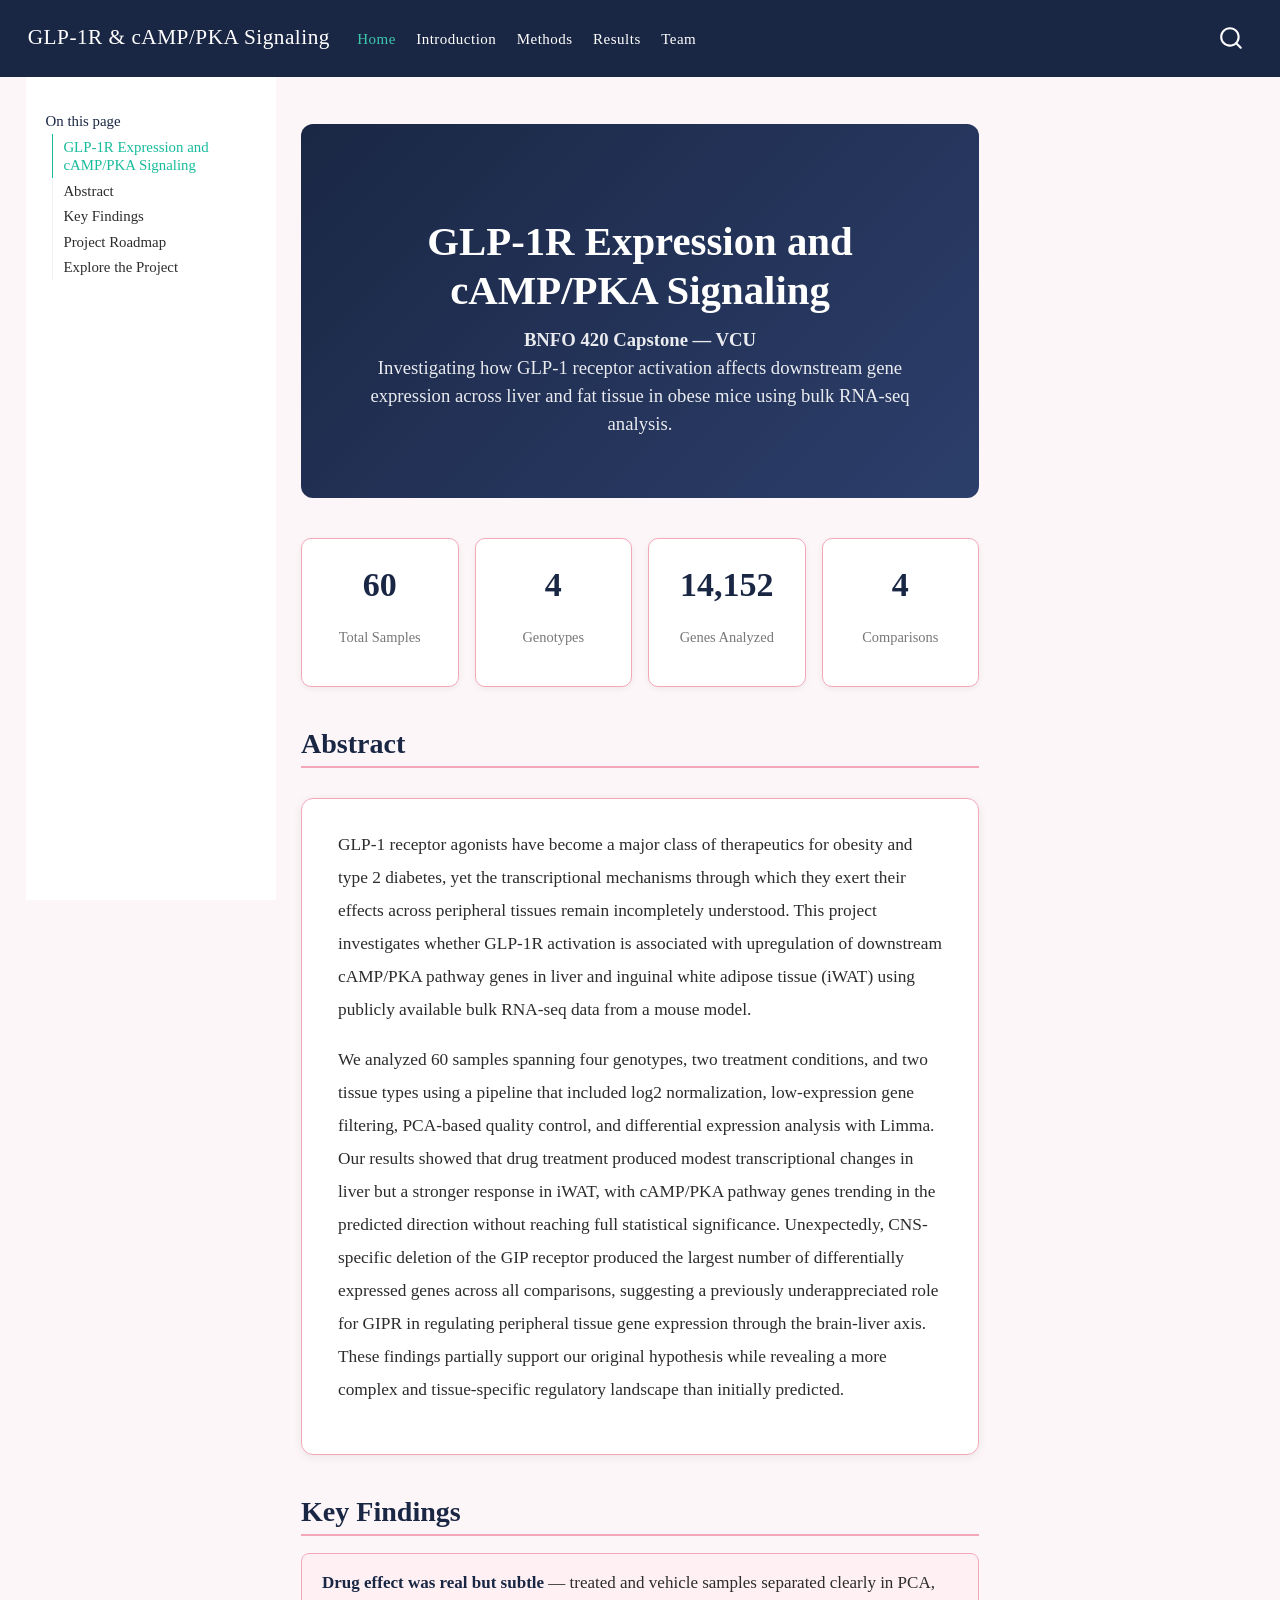
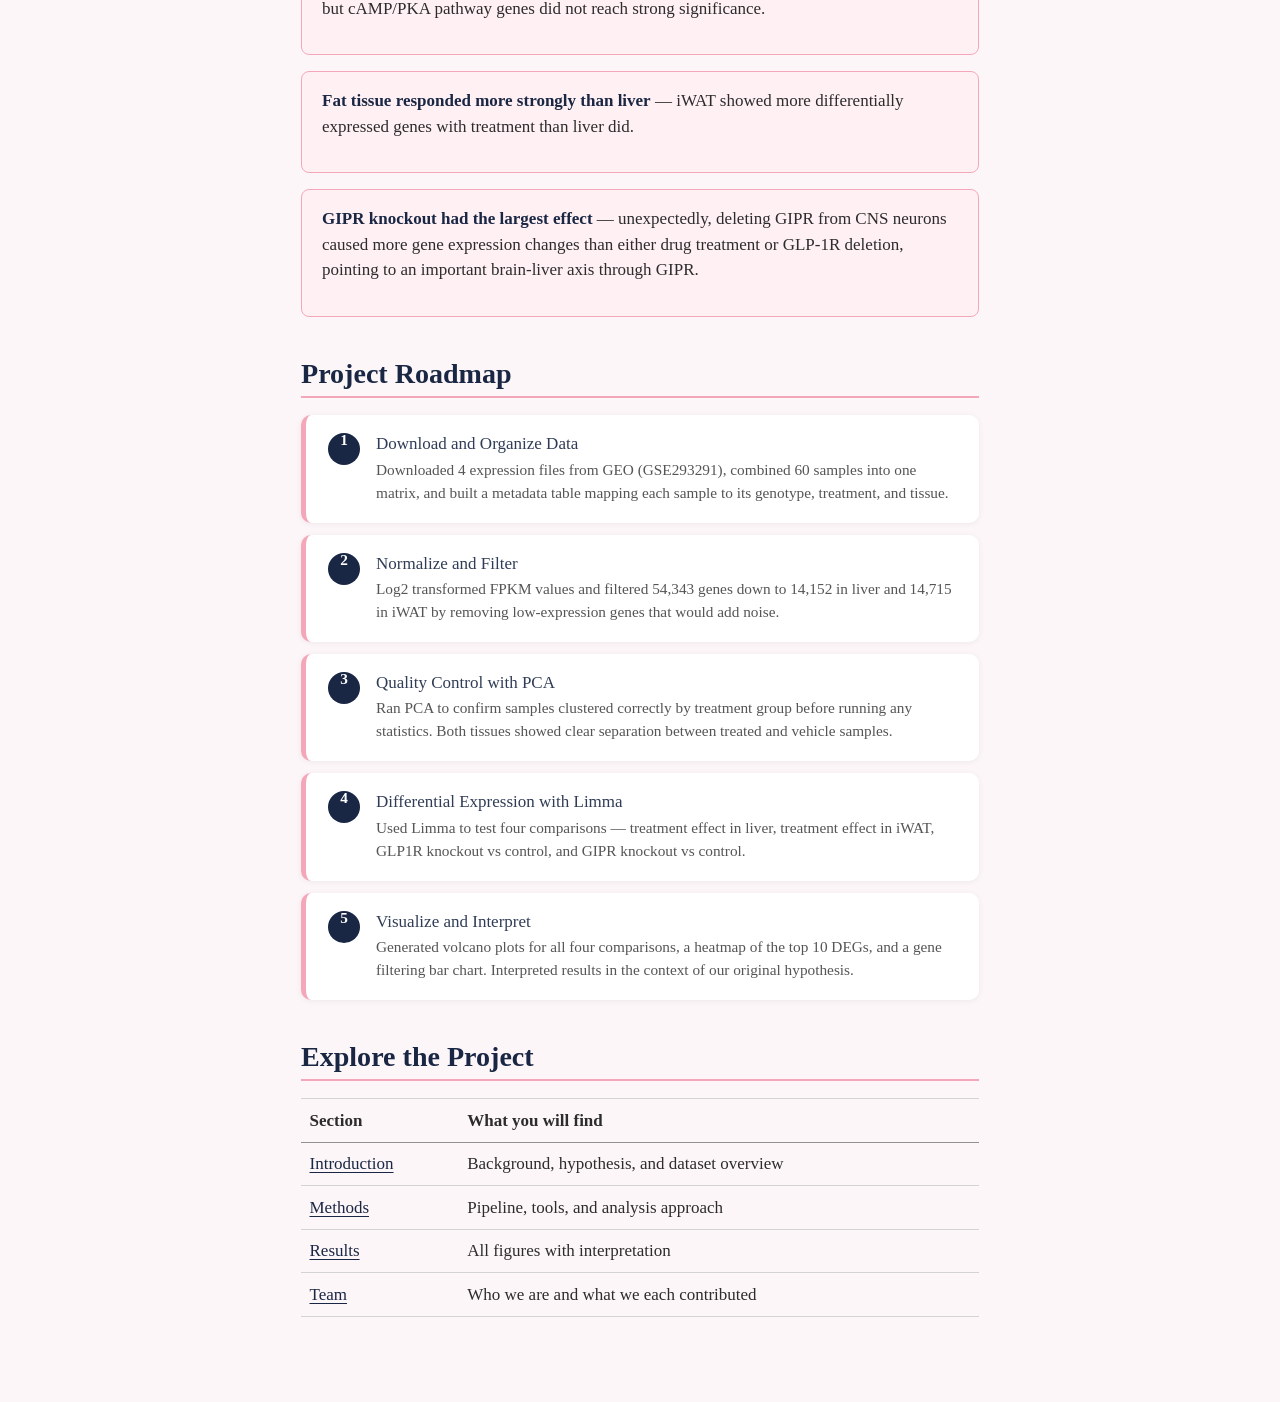
==== commit 13a36b56: "update theme to pink and navy, improve abstract and roadmap" ====
--- a/docs/index.html
+++ b/docs/index.html
@@ -40,7 +40,7 @@
 <link href="site_libs/quarto-html/quarto-syntax-highlighting-ed96de9b727972fe78a7b5d16c58bf87.css" rel="stylesheet" id="quarto-text-highlighting-styles">
 <script src="site_libs/bootstrap/bootstrap.min.js"></script>
 <link href="site_libs/bootstrap/bootstrap-icons.css" rel="stylesheet">
-<link href="site_libs/bootstrap/bootstrap-3a1afb1f022c15f3f97a6944aad51a4f.min.css" rel="stylesheet" append-hash="true" id="quarto-bootstrap" data-mode="light">
+<link href="site_libs/bootstrap/bootstrap-aac70dd4d4b23d11768d9398785a1d36.min.css" rel="stylesheet" append-hash="true" id="quarto-bootstrap" data-mode="light">
 <script id="quarto-search-options" type="application/json">{
   "location": "navbar",
   "copy-button": false,
@@ -127,9 +127,10 @@
    
   <ul>
   <li><a href="#glp-1r-expression-and-camppka-signaling" id="toc-glp-1r-expression-and-camppka-signaling" class="nav-link active" data-scroll-target="#glp-1r-expression-and-camppka-signaling">GLP-1R Expression and cAMP/PKA Signaling</a></li>
-  <li><a href="#what-we-did" id="toc-what-we-did" class="nav-link" data-scroll-target="#what-we-did">What We Did</a></li>
+  <li><a href="#abstract" id="toc-abstract" class="nav-link" data-scroll-target="#abstract">Abstract</a></li>
   <li><a href="#key-findings" id="toc-key-findings" class="nav-link" data-scroll-target="#key-findings">Key Findings</a></li>
-  <li><a href="#navigate-the-project" id="toc-navigate-the-project" class="nav-link" data-scroll-target="#navigate-the-project">Navigate the Project</a></li>
+  <li><a href="#project-roadmap" id="toc-project-roadmap" class="nav-link" data-scroll-target="#project-roadmap">Project Roadmap</a></li>
+  <li><a href="#explore-the-project" id="toc-explore-the-project" class="nav-link" data-scroll-target="#explore-the-project">Explore the Project</a></li>
   </ul>
 </nav>
 </nav>
@@ -182,9 +183,12 @@
 </div>
 </div>
 </div>
-<section id="what-we-did" class="level2">
-<h2 class="anchored" data-anchor-id="what-we-did">What We Did</h2>
-<p>We analyzed a publicly available bulk RNA-seq dataset from mice treated with mGIPR-Ab/P1, a dual-acting GLP-1R/GIPR agonist. Our goal was to test whether GLP-1R activation upregulates downstream cAMP/PKA pathway genes across liver and inguinal white adipose tissue (iWAT).</p>
+<section id="abstract" class="level2">
+<h2 class="anchored" data-anchor-id="abstract">Abstract</h2>
+<div class="abstract-box">
+<p>GLP-1 receptor agonists have become a major class of therapeutics for obesity and type 2 diabetes, yet the transcriptional mechanisms through which they exert their effects across peripheral tissues remain incompletely understood. This project investigates whether GLP-1R activation is associated with upregulation of downstream cAMP/PKA pathway genes in liver and inguinal white adipose tissue (iWAT) using publicly available bulk RNA-seq data from a mouse model.</p>
+<p>We analyzed 60 samples spanning four genotypes, two treatment conditions, and two tissue types using a pipeline that included log2 normalization, low-expression gene filtering, PCA-based quality control, and differential expression analysis with Limma. Our results showed that drug treatment produced modest transcriptional changes in liver but a stronger response in iWAT, with cAMP/PKA pathway genes trending in the predicted direction without reaching full statistical significance. Unexpectedly, CNS-specific deletion of the GIP receptor produced the largest number of differentially expressed genes across all comparisons, suggesting a previously underappreciated role for GIPR in regulating peripheral tissue gene expression through the brain-liver axis. These findings partially support our original hypothesis while revealing a more complex and tissue-specific regulatory landscape than initially predicted.</p>
+</div>
 </section>
 <section id="key-findings" class="level2">
 <h2 class="anchored" data-anchor-id="key-findings">Key Findings</h2>
@@ -195,11 +199,59 @@
 <p><strong>Fat tissue responded more strongly than liver</strong> — iWAT showed more differentially expressed genes with treatment than liver did.</p>
 </div>
 <div class="finding-box">
-<p><strong>GIPR knockout had the largest effect</strong> — unexpectedly, deleting GIPR from CNS neurons caused more gene expression changes than either drug treatment or GLP-1R deletion.</p>
-</div>
-</section>
-<section id="navigate-the-project" class="level2">
-<h2 class="anchored" data-anchor-id="navigate-the-project">Navigate the Project</h2>
+<p><strong>GIPR knockout had the largest effect</strong> — unexpectedly, deleting GIPR from CNS neurons caused more gene expression changes than either drug treatment or GLP-1R deletion, pointing to an important brain-liver axis through GIPR.</p>
+</div>
+</section>
+<section id="project-roadmap" class="level2">
+<h2 class="anchored" data-anchor-id="project-roadmap">Project Roadmap</h2>
+<div class="roadmap-step">
+<div class="step-number">
+<p>1</p>
+</div>
+<section id="download-and-organize-data" class="level4 step-content">
+<h4 class="anchored" data-anchor-id="download-and-organize-data">Download and Organize Data</h4>
+<p>Downloaded 4 expression files from GEO (GSE293291), combined 60 samples into one matrix, and built a metadata table mapping each sample to its genotype, treatment, and tissue.</p>
+</section>
+</div>
+<div class="roadmap-step">
+<div class="step-number">
+<p>2</p>
+</div>
+<section id="normalize-and-filter" class="level4 step-content">
+<h4 class="anchored" data-anchor-id="normalize-and-filter">Normalize and Filter</h4>
+<p>Log2 transformed FPKM values and filtered 54,343 genes down to 14,152 in liver and 14,715 in iWAT by removing low-expression genes that would add noise.</p>
+</section>
+</div>
+<div class="roadmap-step">
+<div class="step-number">
+<p>3</p>
+</div>
+<section id="quality-control-with-pca" class="level4 step-content">
+<h4 class="anchored" data-anchor-id="quality-control-with-pca">Quality Control with PCA</h4>
+<p>Ran PCA to confirm samples clustered correctly by treatment group before running any statistics. Both tissues showed clear separation between treated and vehicle samples.</p>
+</section>
+</div>
+<div class="roadmap-step">
+<div class="step-number">
+<p>4</p>
+</div>
+<section id="differential-expression-with-limma" class="level4 step-content">
+<h4 class="anchored" data-anchor-id="differential-expression-with-limma">Differential Expression with Limma</h4>
+<p>Used Limma to test four comparisons — treatment effect in liver, treatment effect in iWAT, GLP1R knockout vs control, and GIPR knockout vs control.</p>
+</section>
+</div>
+<div class="roadmap-step">
+<div class="step-number">
+<p>5</p>
+</div>
+<section id="visualize-and-interpret" class="level4 step-content">
+<h4 class="anchored" data-anchor-id="visualize-and-interpret">Visualize and Interpret</h4>
+<p>Generated volcano plots for all four comparisons, a heatmap of the top 10 DEGs, and a gene filtering bar chart. Interpreted results in the context of our original hypothesis.</p>
+</section>
+</div>
+</section>
+<section id="explore-the-project" class="level2">
+<h2 class="anchored" data-anchor-id="explore-the-project">Explore the Project</h2>
 <table class="caption-top table">
 <thead>
 <tr class="header">
--- a/docs/styles.css
+++ b/docs/styles.css
@@ -1,7 +1,7 @@
 body {
   font-family: 'Georgia', serif;
   color: #2c2c2c;
-  background-color: #fafafa;
+  background-color: #fdf6f8;
 }
 
 .navbar {
@@ -10,24 +10,24 @@
 }
 
 h1 {
-  color: #8B2020;
+  color: #1a2744;
   font-size: 2.2em;
   margin-bottom: 10px;
 }
 
 h2 {
-  color: #8B2020;
-  border-bottom: 2px solid #e8c4c4;
+  color: #1a2744;
+  border-bottom: 2px solid #f4a7b9;
   padding-bottom: 6px;
   margin-top: 40px;
 }
 
 h3 {
-  color: #555;
+  color: #1a2744;
 }
 
 .hero {
-  background: linear-gradient(135deg, #8B2020, #c0392b);
+  background: linear-gradient(135deg, #1a2744, #2c3e6b);
   color: white;
   padding: 60px 40px;
   border-radius: 12px;
@@ -57,7 +57,7 @@
 
 .stat-box {
   background: white;
-  border: 1px solid #e8c4c4;
+  border: 1px solid #f4a7b9;
   border-radius: 10px;
   padding: 20px;
   text-align: center;
@@ -67,7 +67,7 @@
 .stat-box .number {
   font-size: 2em;
   font-weight: bold;
-  color: #8B2020;
+  color: #1a2744;
 }
 
 .stat-box .label {
@@ -82,7 +82,7 @@
   padding: 20px;
   margin: 20px 0;
   box-shadow: 0 2px 8px rgba(0,0,0,0.07);
-  border-left: 4px solid #8B2020;
+  border-left: 4px solid #f4a7b9;
 }
 
 .figure-card img {
@@ -98,15 +98,64 @@
 }
 
 .finding-box {
-  background: #fff5f5;
-  border: 1px solid #e8c4c4;
+  background: #fff0f4;
+  border: 1px solid #f4a7b9;
   border-radius: 8px;
   padding: 16px 20px;
   margin: 16px 0;
 }
 
 .finding-box strong {
-  color: #8B2020;
+  color: #1a2744;
+}
+
+.abstract-box {
+  background: white;
+  border: 1px solid #f4a7b9;
+  border-radius: 12px;
+  padding: 30px 36px;
+  margin: 30px 0;
+  box-shadow: 0 2px 10px rgba(0,0,0,0.07);
+  line-height: 1.9;
+  font-size: 1.02em;
+}
+
+.roadmap-step {
+  display: flex;
+  align-items: flex-start;
+  gap: 16px;
+  background: white;
+  border-radius: 10px;
+  padding: 18px 22px;
+  margin: 12px 0;
+  box-shadow: 0 1px 6px rgba(0,0,0,0.06);
+  border-left: 5px solid #f4a7b9;
+}
+
+.roadmap-step .step-number {
+  background: #1a2744;
+  color: white;
+  border-radius: 50%;
+  width: 32px;
+  height: 32px;
+  display: flex;
+  align-items: center;
+  justify-content: center;
+  font-weight: bold;
+  font-size: 0.9em;
+  flex-shrink: 0;
+}
+
+.roadmap-step .step-content h4 {
+  margin: 0 0 4px 0;
+  color: #1a2744;
+  font-size: 1em;
+}
+
+.roadmap-step .step-content p {
+  margin: 0;
+  font-size: 0.9em;
+  color: #555;
 }
 
 .team-grid {
@@ -122,11 +171,11 @@
   padding: 24px;
   text-align: center;
   box-shadow: 0 2px 8px rgba(0,0,0,0.07);
-  border-top: 4px solid #8B2020;
+  border-top: 4px solid #f4a7b9;
 }
 
 .team-card h3 {
-  color: #8B2020;
+  color: #1a2744;
   margin-bottom: 6px;
 }
 
@@ -134,3 +183,11 @@
   font-size: 0.85em;
   color: #777;
 }
+
+a {
+  color: #1a2744;
+}
+
+a:hover {
+  color: #c0607a;
+}
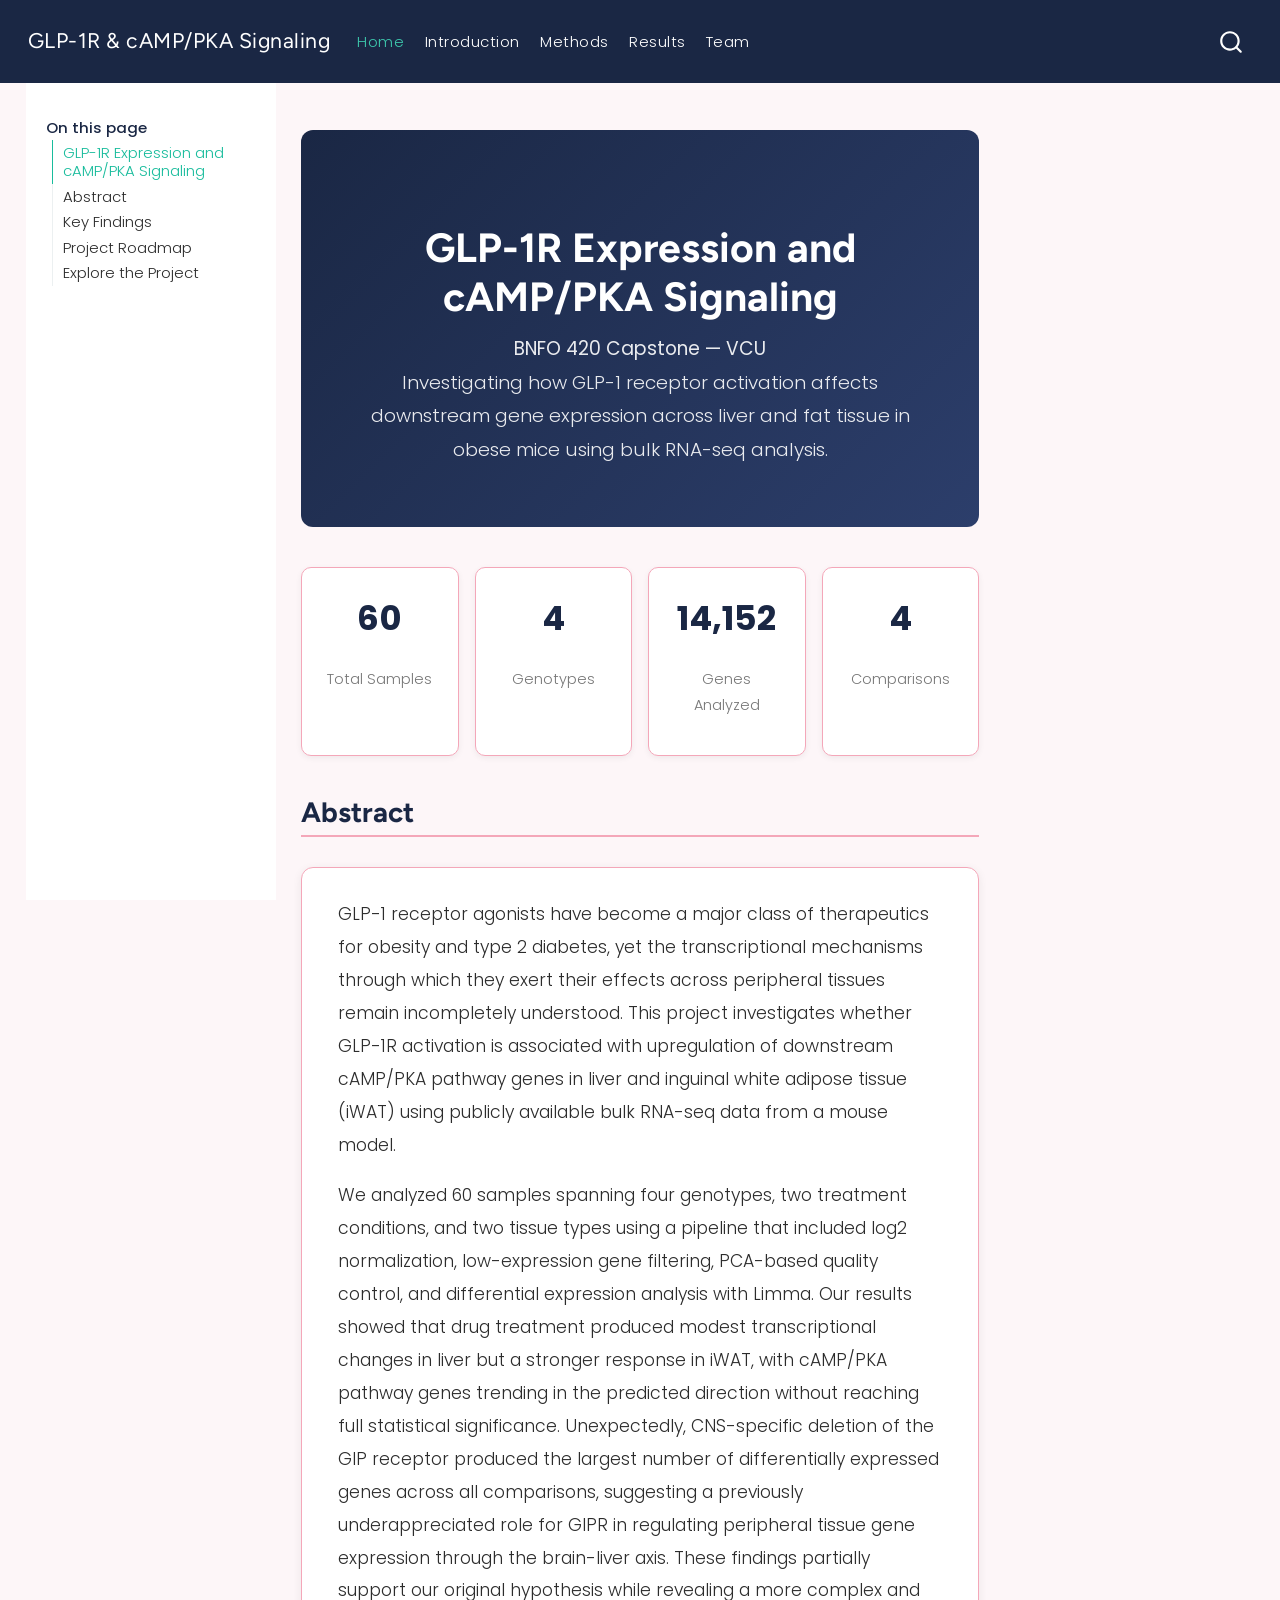
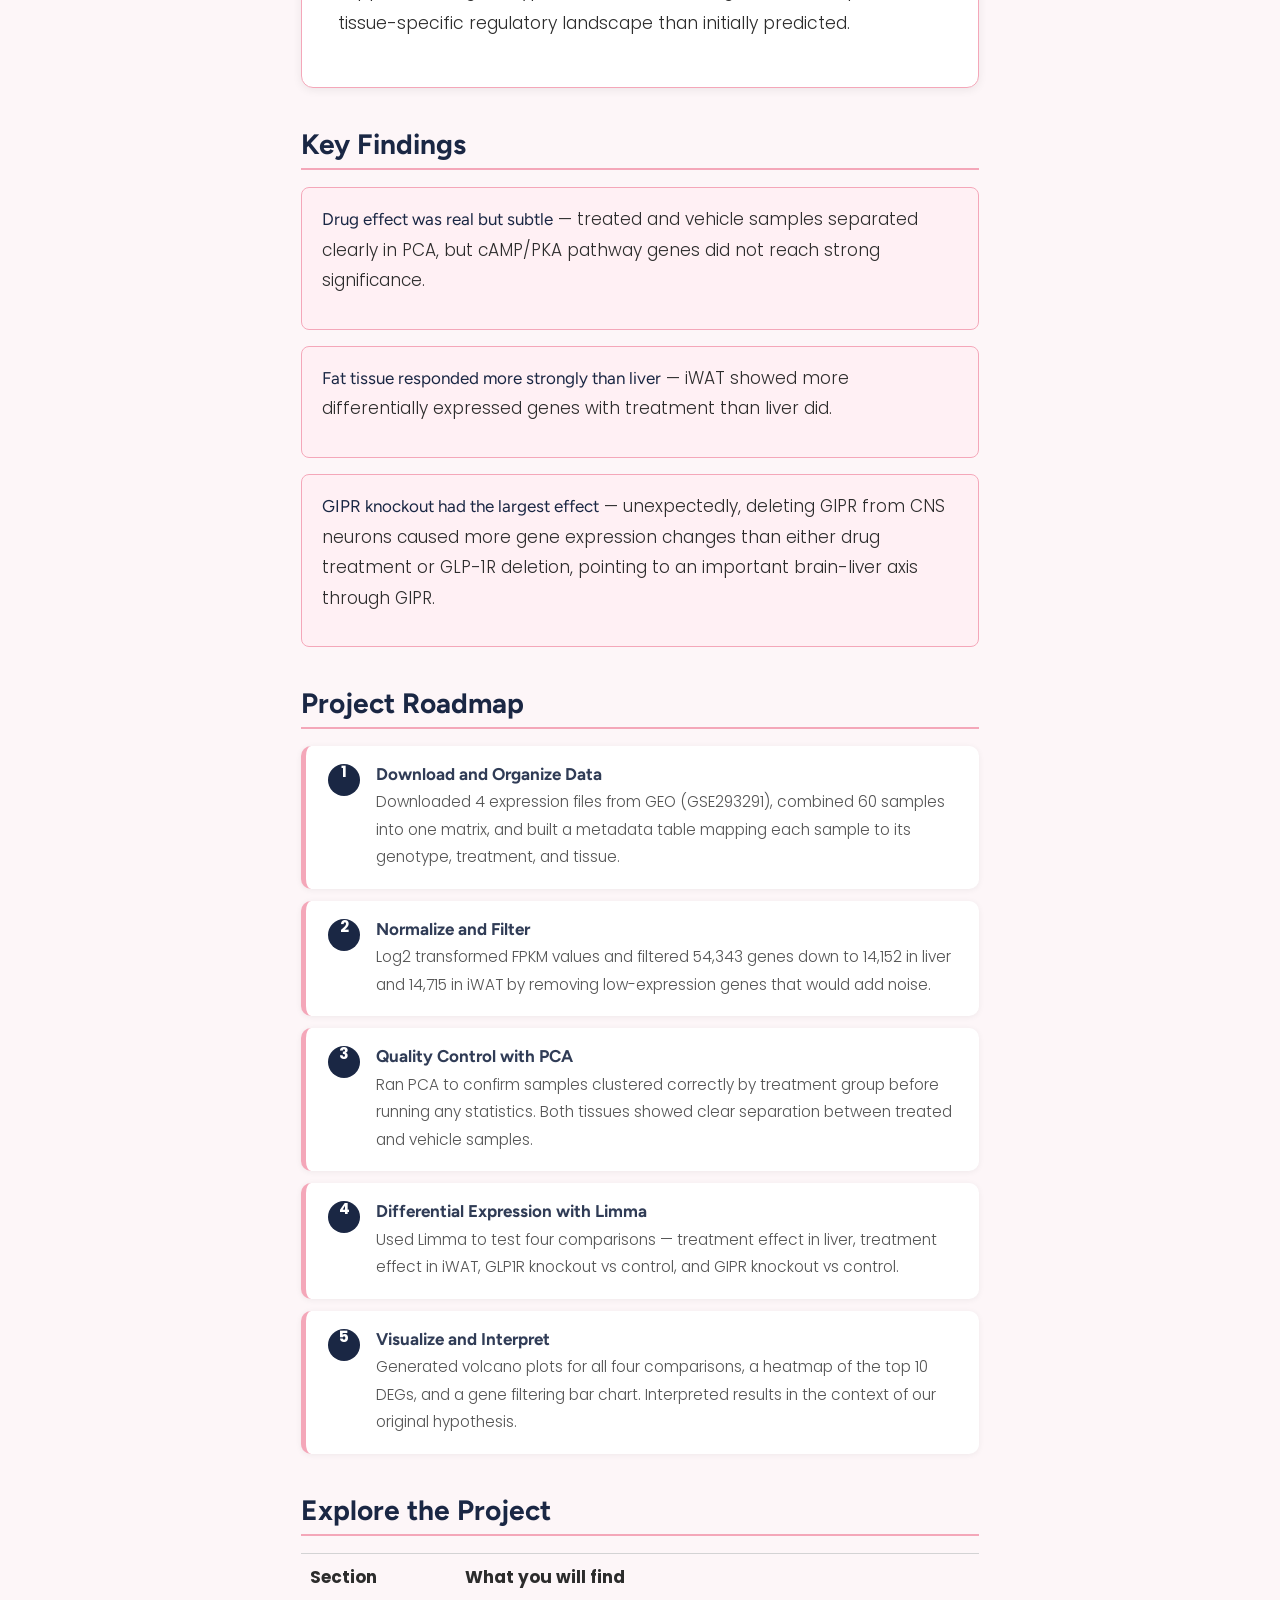
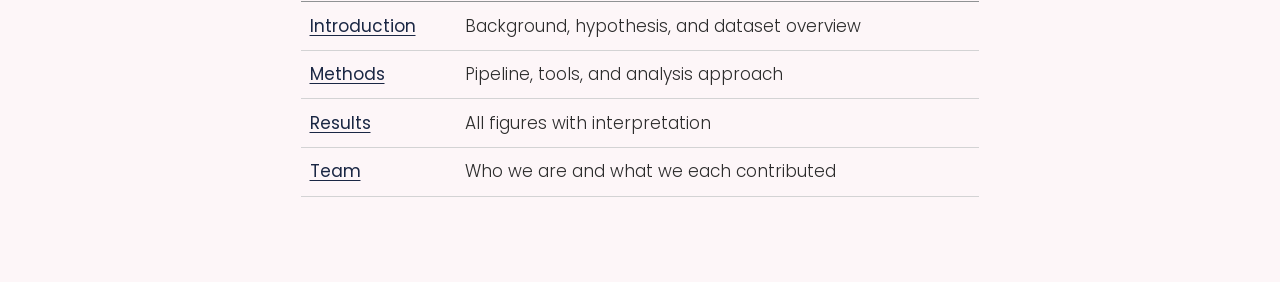
==== commit 9a4cc997: "auto render docs" ====
--- a/docs/index.html
+++ b/docs/index.html
@@ -2,13 +2,16 @@
 <html xmlns="http://www.w3.org/1999/xhtml" lang="en" xml:lang="en"><head>
 
 <meta charset="utf-8">
-<meta name="generator" content="quarto-1.8.27">
+<meta name="generator" content="quarto-1.9.37">
 
 <meta name="viewport" content="width=device-width, initial-scale=1.0, user-scalable=yes">
 
 
 <title>GLP-1R &amp; cAMP/PKA Signaling</title>
 <style>
+/* Default styles provided by pandoc.
+** See https://pandoc.org/MANUAL.html#variables-for-html for config info.
+*/
 code{white-space: pre-wrap;}
 span.smallcaps{font-variant: small-caps;}
 div.columns{display: flex; gap: min(4vw, 1.5em);}
@@ -32,15 +35,14 @@
 <meta name="quarto:offset" content="./">
 <script src="site_libs/quarto-html/quarto.js" type="module"></script>
 <script src="site_libs/quarto-html/tabsets/tabsets.js" type="module"></script>
-<script src="site_libs/quarto-html/axe/axe-check.js" type="module"></script>
 <script src="site_libs/quarto-html/popper.min.js"></script>
 <script src="site_libs/quarto-html/tippy.umd.min.js"></script>
 <script src="site_libs/quarto-html/anchor.min.js"></script>
 <link href="site_libs/quarto-html/tippy.css" rel="stylesheet">
-<link href="site_libs/quarto-html/quarto-syntax-highlighting-ed96de9b727972fe78a7b5d16c58bf87.css" rel="stylesheet" id="quarto-text-highlighting-styles">
+<link href="site_libs/quarto-html/quarto-syntax-highlighting-7f8f88aac4f3542376d5c11b86a4c14d.css" rel="stylesheet" id="quarto-text-highlighting-styles">
 <script src="site_libs/bootstrap/bootstrap.min.js"></script>
 <link href="site_libs/bootstrap/bootstrap-icons.css" rel="stylesheet">
-<link href="site_libs/bootstrap/bootstrap-aac70dd4d4b23d11768d9398785a1d36.min.css" rel="stylesheet" append-hash="true" id="quarto-bootstrap" data-mode="light">
+<link href="site_libs/bootstrap/bootstrap-bb68615f0e3a8c0c45bf09534f9ebe9d.min.css" rel="stylesheet" append-hash="true" id="quarto-bootstrap" data-mode="light">
 <script id="quarto-search-options" type="application/json">{
   "location": "navbar",
   "copy-button": false,
--- a/docs/site_libs/quarto-html/quarto-syntax-highlighting-7f8f88aac4f3542376d5c11b86a4c14d.css
+++ b/docs/site_libs/quarto-html/quarto-syntax-highlighting-7f8f88aac4f3542376d5c11b86a4c14d.css
@@ -0,0 +1,236 @@
+/* quarto syntax highlight colors */
+:root {
+  --quarto-hl-ot-color: #003B4F;
+  --quarto-hl-at-color: #657422;
+  --quarto-hl-ss-color: #20794D;
+  --quarto-hl-an-color: #5E5E5E;
+  --quarto-hl-fu-color: #4758AB;
+  --quarto-hl-st-color: #20794D;
+  --quarto-hl-cf-color: #003B4F;
+  --quarto-hl-op-color: #5E5E5E;
+  --quarto-hl-er-color: #AD0000;
+  --quarto-hl-bn-color: #AD0000;
+  --quarto-hl-al-color: #AD0000;
+  --quarto-hl-va-color: #111111;
+  --quarto-hl-bu-color: inherit;
+  --quarto-hl-ex-color: inherit;
+  --quarto-hl-pp-color: #AD0000;
+  --quarto-hl-in-color: #5E5E5E;
+  --quarto-hl-vs-color: #20794D;
+  --quarto-hl-wa-color: #5E5E5E;
+  --quarto-hl-do-color: #5E5E5E;
+  --quarto-hl-im-color: #00769E;
+  --quarto-hl-ch-color: #20794D;
+  --quarto-hl-dt-color: #AD0000;
+  --quarto-hl-fl-color: #AD0000;
+  --quarto-hl-co-color: #5E5E5E;
+  --quarto-hl-cv-color: #5E5E5E;
+  --quarto-hl-cn-color: #8f5902;
+  --quarto-hl-sc-color: #5E5E5E;
+  --quarto-hl-dv-color: #AD0000;
+  --quarto-hl-kw-color: #003B4F;
+}
+
+/* other quarto variables */
+:root {
+  --quarto-font-monospace: SFMono-Regular, Menlo, Monaco, Consolas, "Liberation Mono", "Courier New", monospace;
+}
+
+/* syntax highlight based on Pandoc's rules */
+pre > code.sourceCode > span {
+  color: #003B4F;
+}
+
+code.sourceCode > span {
+  color: #003B4F;
+}
+
+div.sourceCode,
+div.sourceCode pre.sourceCode {
+  color: #003B4F;
+}
+
+/* Normal */
+code span {
+  color: #003B4F;
+}
+
+/* Alert */
+code span.al {
+  color: #AD0000;
+  font-style: inherit;
+}
+
+/* Annotation */
+code span.an {
+  color: #5E5E5E;
+  font-style: inherit;
+}
+
+/* Attribute */
+code span.at {
+  color: #657422;
+  font-style: inherit;
+}
+
+/* BaseN */
+code span.bn {
+  color: #AD0000;
+  font-style: inherit;
+}
+
+/* BuiltIn */
+code span.bu {
+  font-style: inherit;
+}
+
+/* ControlFlow */
+code span.cf {
+  color: #003B4F;
+  font-weight: bold;
+  font-style: inherit;
+}
+
+/* Char */
+code span.ch {
+  color: #20794D;
+  font-style: inherit;
+}
+
+/* Constant */
+code span.cn {
+  color: #8f5902;
+  font-style: inherit;
+}
+
+/* Comment */
+code span.co {
+  color: #5E5E5E;
+  font-style: inherit;
+}
+
+/* CommentVar */
+code span.cv {
+  color: #5E5E5E;
+  font-style: italic;
+}
+
+/* Documentation */
+code span.do {
+  color: #5E5E5E;
+  font-style: italic;
+}
+
+/* DataType */
+code span.dt {
+  color: #AD0000;
+  font-style: inherit;
+}
+
+/* DecVal */
+code span.dv {
+  color: #AD0000;
+  font-style: inherit;
+}
+
+/* Error */
+code span.er {
+  color: #AD0000;
+  font-style: inherit;
+}
+
+/* Extension */
+code span.ex {
+  font-style: inherit;
+}
+
+/* Float */
+code span.fl {
+  color: #AD0000;
+  font-style: inherit;
+}
+
+/* Function */
+code span.fu {
+  color: #4758AB;
+  font-style: inherit;
+}
+
+/* Import */
+code span.im {
+  color: #00769E;
+  font-style: inherit;
+}
+
+/* Information */
+code span.in {
+  color: #5E5E5E;
+  font-style: inherit;
+}
+
+/* Keyword */
+code span.kw {
+  color: #003B4F;
+  font-weight: bold;
+  font-style: inherit;
+}
+
+/* Operator */
+code span.op {
+  color: #5E5E5E;
+  font-style: inherit;
+}
+
+/* Other */
+code span.ot {
+  color: #003B4F;
+  font-style: inherit;
+}
+
+/* Preprocessor */
+code span.pp {
+  color: #AD0000;
+  font-style: inherit;
+}
+
+/* SpecialChar */
+code span.sc {
+  color: #5E5E5E;
+  font-style: inherit;
+}
+
+/* SpecialString */
+code span.ss {
+  color: #20794D;
+  font-style: inherit;
+}
+
+/* String */
+code span.st {
+  color: #20794D;
+  font-style: inherit;
+}
+
+/* Variable */
+code span.va {
+  color: #111111;
+  font-style: inherit;
+}
+
+/* VerbatimString */
+code span.vs {
+  color: #20794D;
+  font-style: inherit;
+}
+
+/* Warning */
+code span.wa {
+  color: #5E5E5E;
+  font-style: italic;
+}
+
+.prevent-inlining {
+  content: "</";
+}
+
+/*# sourceMappingURL=789ad8cd35626ba772517505b42a116e.css.map */
--- a/docs/styles.css
+++ b/docs/styles.css
@@ -1,12 +1,22 @@
+@import url('https://fonts.googleapis.com/css2?family=Figtree:wght@400;600;700&family=Poppins:wght@300;400;500&display=swap');
+
 body {
-  font-family: 'Georgia', serif;
+  font-family: 'Poppins', sans-serif;
   color: #2c2c2c;
   background-color: #fdf6f8;
+  font-weight: 300;
+  line-height: 1.8;
 }
 
 .navbar {
+  font-family: 'Figtree', sans-serif;
   font-size: 15px;
   letter-spacing: 0.5px;
+}
+
+h1, h2, h3, h4 {
+  font-family: 'Figtree', sans-serif;
+  font-weight: 700;
 }
 
 h1 {
@@ -39,9 +49,11 @@
   color: white;
   font-size: 2.4em;
   margin-bottom: 10px;
+  font-family: 'Figtree', sans-serif;
 }
 
 .hero p {
+  font-family: 'Poppins', sans-serif;
   font-size: 1.1em;
   opacity: 0.9;
   max-width: 700px;
@@ -65,12 +77,14 @@
 }
 
 .stat-box .number {
+  font-family: 'Figtree', sans-serif;
   font-size: 2em;
-  font-weight: bold;
+  font-weight: 700;
   color: #1a2744;
 }
 
 .stat-box .label {
+  font-family: 'Poppins', sans-serif;
   font-size: 0.85em;
   color: #777;
   margin-top: 4px;
@@ -91,6 +105,7 @@
 }
 
 .figure-card .caption {
+  font-family: 'Poppins', sans-serif;
   font-size: 0.9em;
   color: #555;
   margin-top: 10px;
@@ -103,10 +118,12 @@
   border-radius: 8px;
   padding: 16px 20px;
   margin: 16px 0;
+  font-family: 'Poppins', sans-serif;
 }
 
 .finding-box strong {
   color: #1a2744;
+  font-family: 'Figtree', sans-serif;
 }
 
 .abstract-box {
@@ -118,6 +135,7 @@
   box-shadow: 0 2px 10px rgba(0,0,0,0.07);
   line-height: 1.9;
   font-size: 1.02em;
+  font-family: 'Poppins', sans-serif;
 }
 
 .roadmap-step {
@@ -144,18 +162,21 @@
   font-weight: bold;
   font-size: 0.9em;
   flex-shrink: 0;
+  font-family: 'Figtree', sans-serif;
 }
 
 .roadmap-step .step-content h4 {
   margin: 0 0 4px 0;
   color: #1a2744;
   font-size: 1em;
+  font-family: 'Figtree', sans-serif;
 }
 
 .roadmap-step .step-content p {
   margin: 0;
   font-size: 0.9em;
   color: #555;
+  font-family: 'Poppins', sans-serif;
 }
 
 .team-grid {
@@ -177,9 +198,11 @@
 .team-card h3 {
   color: #1a2744;
   margin-bottom: 6px;
+  font-family: 'Figtree', sans-serif;
 }
 
 .team-card .role {
+  font-family: 'Poppins', sans-serif;
   font-size: 0.85em;
   color: #777;
 }
@@ -191,3 +214,15 @@
 a:hover {
   color: #c0607a;
 }
+
+p {
+  font-family: 'Poppins', sans-serif;
+}
+
+li {
+  font-family: 'Poppins', sans-serif;
+}
+
+table {
+  font-family: 'Poppins', sans-serif;
+}
